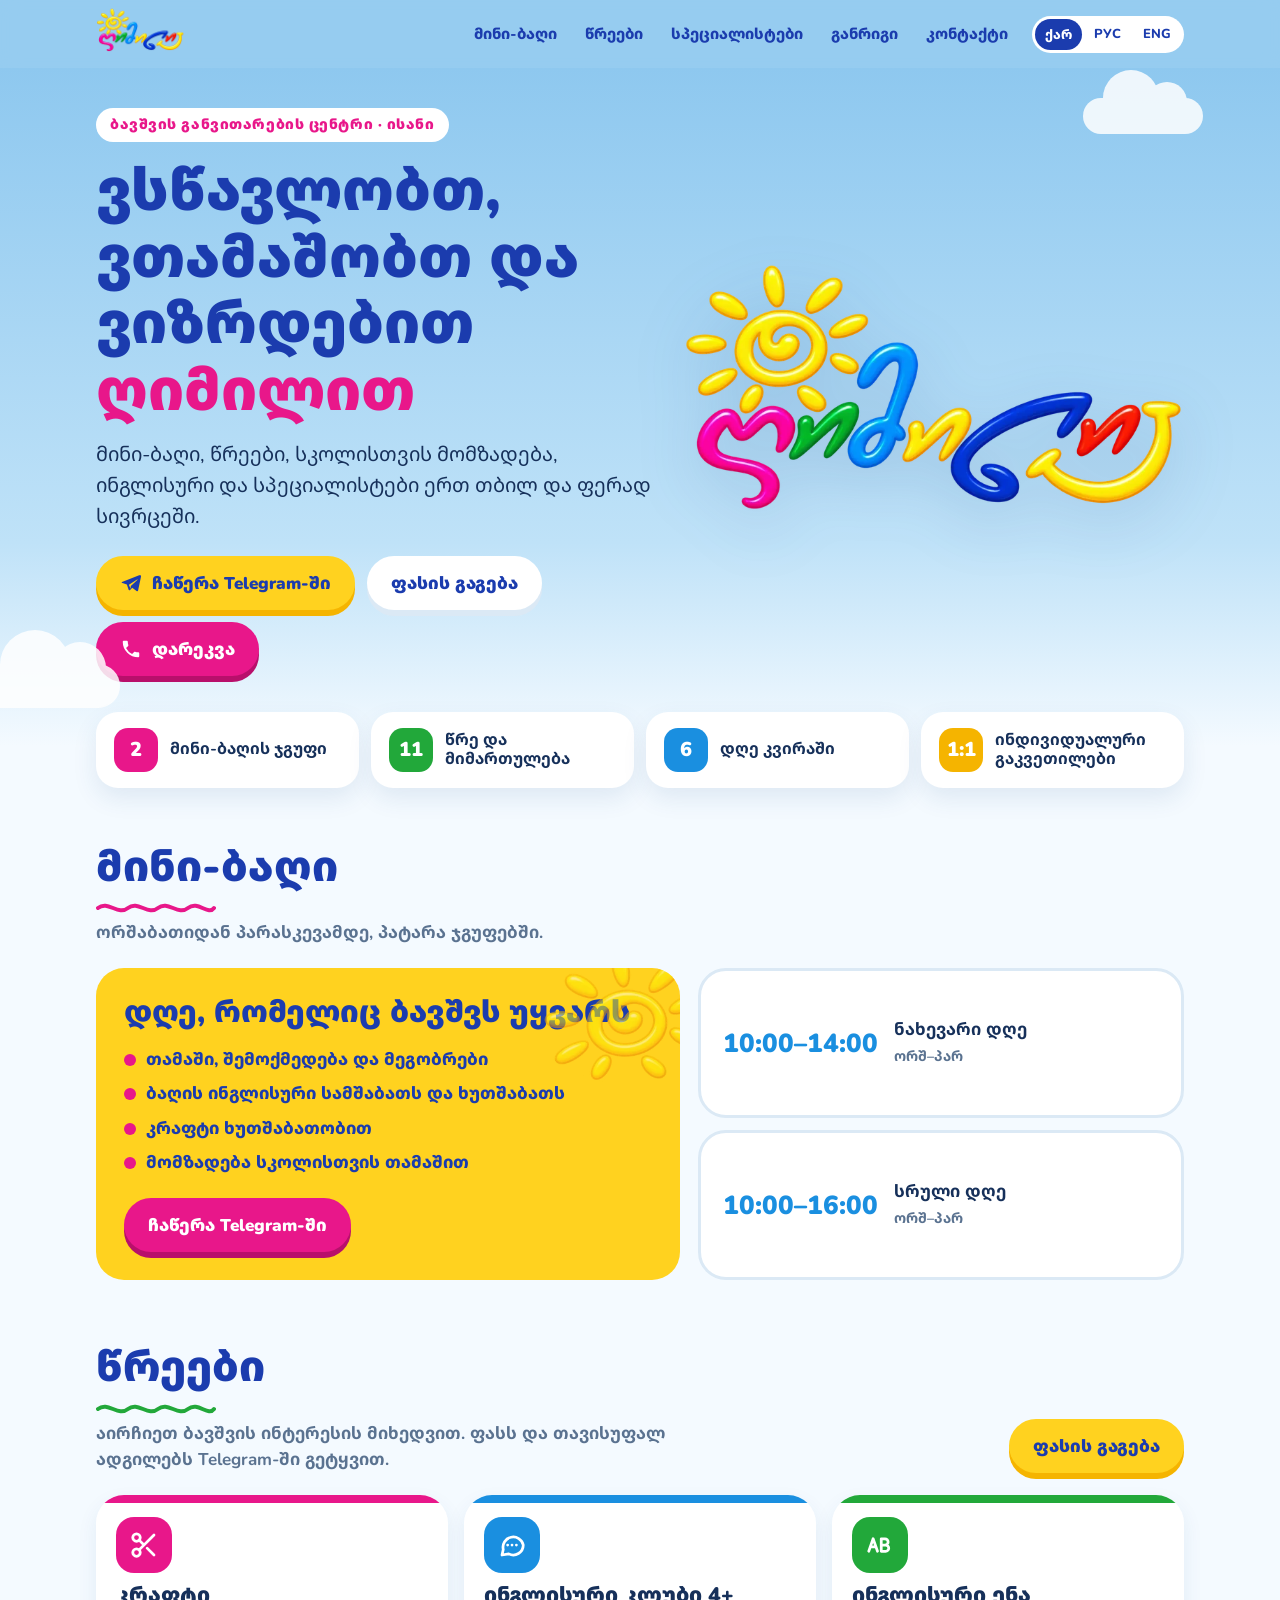
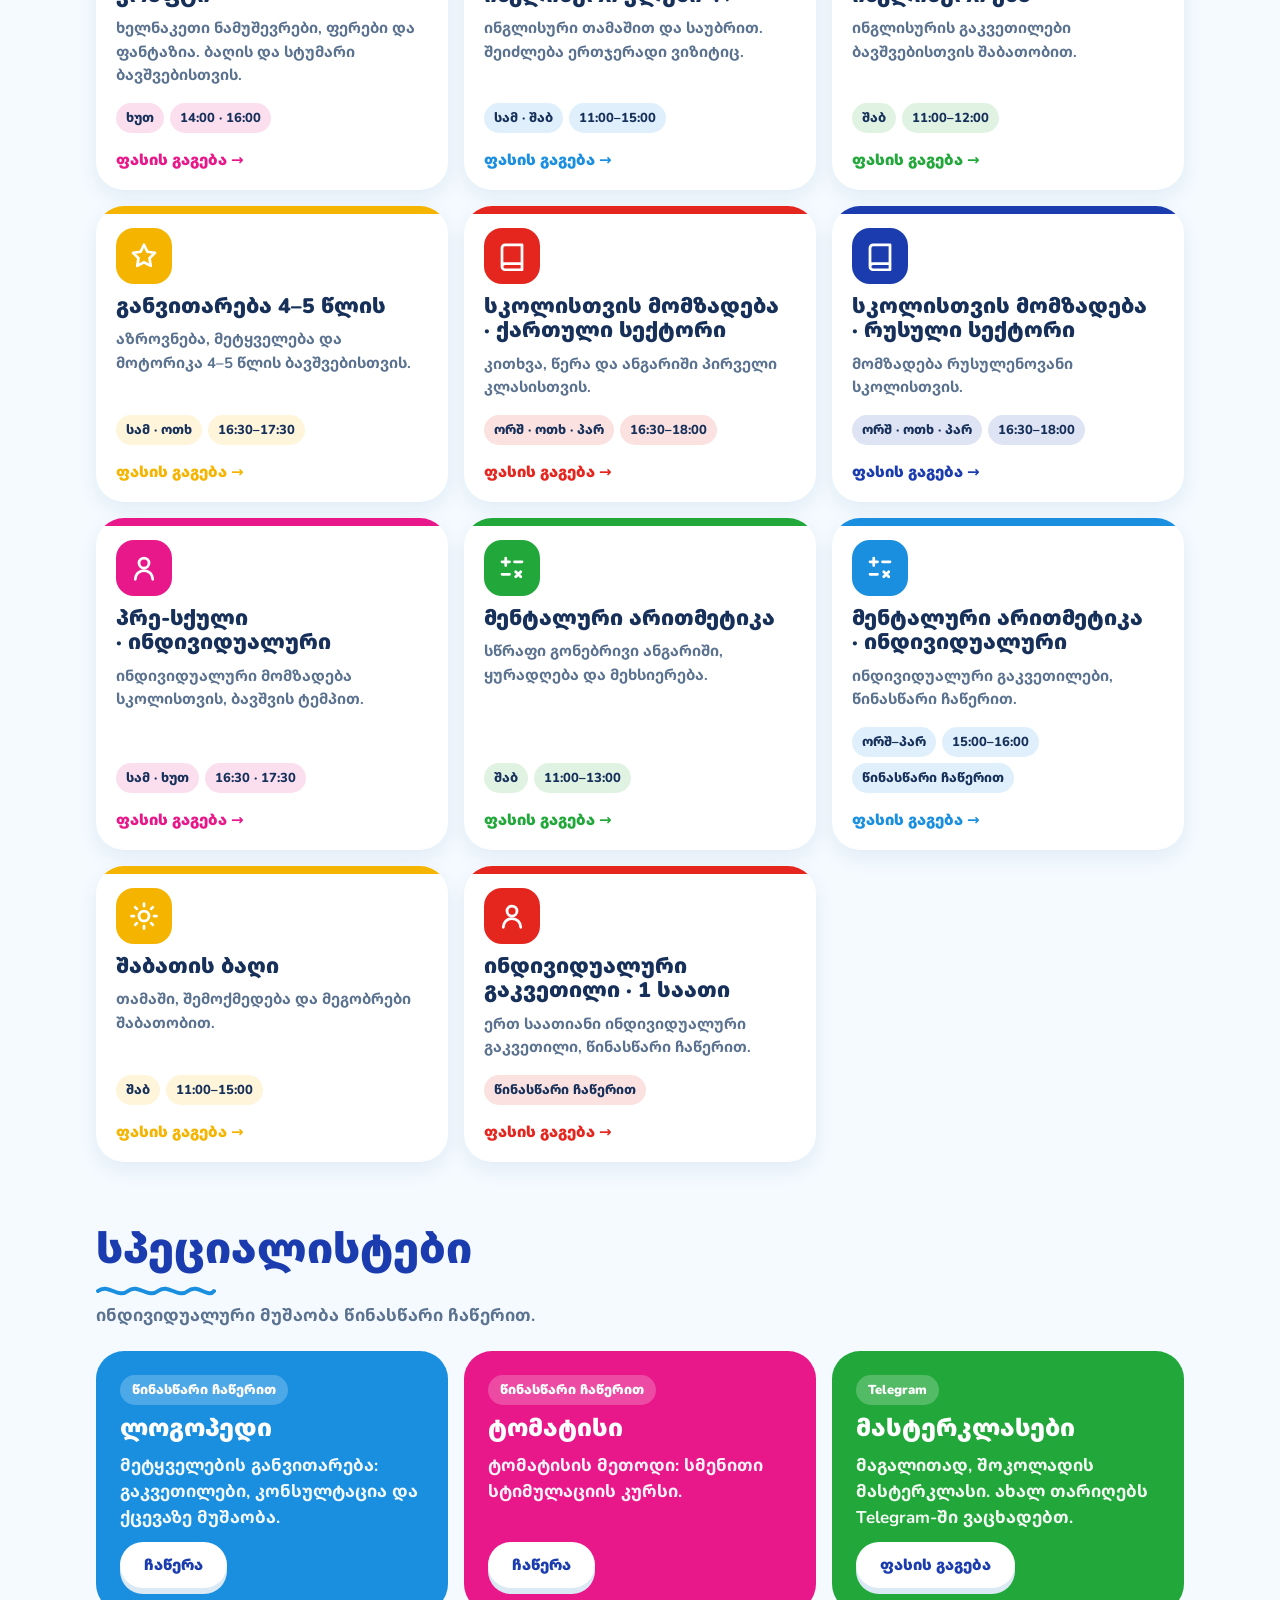
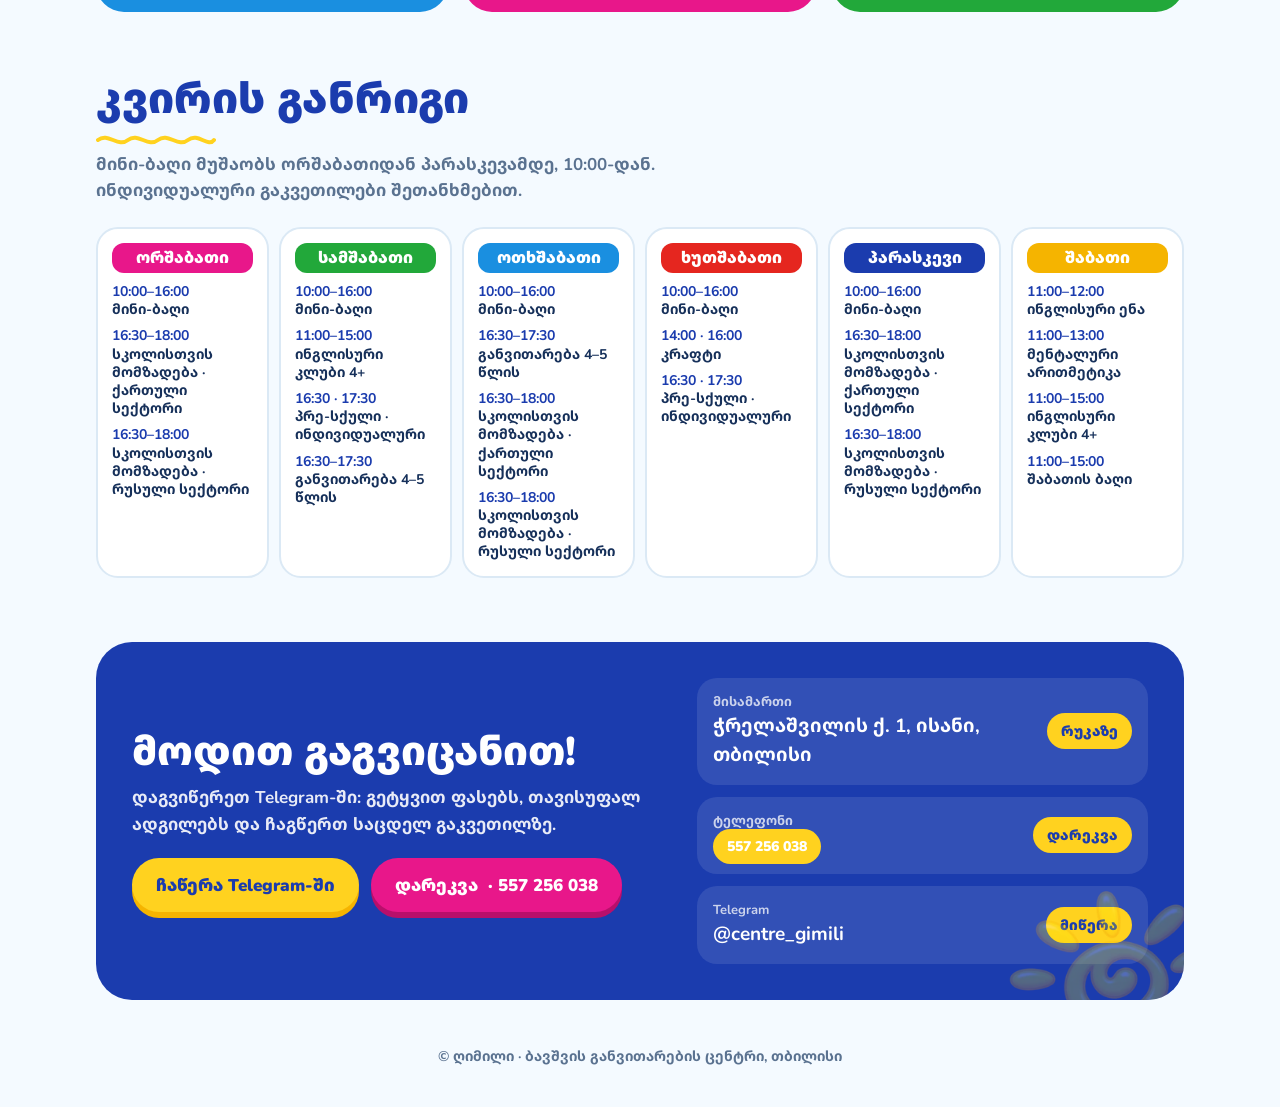
==== site/index.html @ 614030b2 "Add Gimili website at /site: mini kindergarten, clubs, specialists, schedule, Telegram sign-up, tap-" ====
<!doctype html>
<html lang="ka">
<head>
<meta charset="utf-8">
<meta name="viewport" content="width=device-width,initial-scale=1,viewport-fit=cover">
<meta name="theme-color" content="#8ec8ef">
<link rel="icon" href="./assets/icon.png">
<meta property="og:title" content="ღიმილი · ბავშვის განვითარების ცენტრი">
<meta property="og:image" content="./assets/logo.webp">
<title>ღიმილი · Gimili</title>
<meta name="author" content="Irakli Kvirkvelia · Homes in Georgia">
<meta name="description" content="ღიმილი — ბავშვის განვითარების ცენტრი ისანში: მინი-ბაღი, წრეები, სკოლისთვის მომზადება, ინგლისური, ლოგოპედი, ტომატისი.">
<!-- Made with Claude (Anthropic) · © Homes in Georgia · Created by Irakli Kvirkvelia -->
<link rel="preconnect" href="https://fonts.googleapis.com">
<link rel="preconnect" href="https://fonts.gstatic.com" crossorigin>
<link rel="stylesheet" href="https://fonts.googleapis.com/css2?family=Nunito:wght@600;800;900&family=Noto+Sans+Georgian:wght@500;700;900&display=swap">
<style>
  /* Layout: sky-blue band with the logo's sun, then white "toy-box" cards in the logo's six colours; one bold colour per card. */
  :root{
    --sky:#8ec8ef; --sky-deep:#4aa7e6; --cloud:#ffffff; --paper:#f4faff;
    --navy:#1b3cae; --ink:#16305a; --muted:#5a7290;
    --sun:#ffd21f; --sun-deep:#f5b400; --pink:#e8178a; --green:#22a83a; --blue:#1a8fe0; --red:#e5261f;
    --line:#dbe9f5;
    --display:"Nunito","Noto Sans Georgian",system-ui,sans-serif;
    --body:"Nunito","Noto Sans Georgian",system-ui,sans-serif;
    --r:28px;
    color-scheme:light;
  }
  *{box-sizing:border-box}
  html{scroll-behavior:smooth}
  body{background:var(--paper);color:var(--ink);font-family:var(--body);font-size:17px;line-height:1.55;overflow-x:hidden}
  @supports(overflow:clip){body{overflow-x:clip}}
  body::before{content:"";position:fixed;inset:0 0 auto;height:env(safe-area-inset-top,0px);z-index:10;background:var(--sky)}
  a{color:inherit}
  .wrap{width:min(100%,1120px);margin:0 auto;padding-left:max(16px,env(safe-area-inset-left,0px));padding-right:max(16px,env(safe-area-inset-right,0px))}
  h1,h2,h3{font-family:var(--display);line-height:1.15;text-wrap:balance;margin:0}
  :focus-visible{outline:3px solid var(--navy);outline-offset:3px;border-radius:10px}

  /* header */
  .top{position:sticky;top:env(safe-area-inset-top,0px);z-index:20;background:rgba(142,200,239,.92);backdrop-filter:blur(10px)}
  .top .wrap{display:flex;align-items:center;gap:12px;padding-block:8px}
  .top img{height:44px;width:auto}
  .nav{display:flex;gap:4px;margin-left:auto;flex-wrap:wrap}
  .nav a{text-decoration:none;font-weight:800;color:var(--navy);padding:8px 12px;border-radius:999px;font-size:15px}
  .nav a:hover{background:rgba(255,255,255,.6)}
  .lang{display:flex;background:#fff;border-radius:999px;padding:3px;gap:2px;flex:none}
  .lang button{border:0;background:transparent;font:800 13px var(--body);color:var(--navy);padding:6px 10px;border-radius:999px;cursor:pointer}
  .lang button[aria-pressed="true"]{background:var(--navy);color:#fff}
  @media(max-width:820px){.nav{display:none}.lang{margin-left:auto}}

  /* hero */
  .hero{background:linear-gradient(180deg,var(--sky) 0%,#bfe2f8 70%,var(--paper) 100%);position:relative;overflow:hidden}
  .hero .wrap{display:grid;grid-template-columns:minmax(0,1.05fr) minmax(0,.95fr);gap:28px;align-items:center;padding-block:40px 70px}
  .hero-logo{width:100%;max-width:520px;height:auto;filter:drop-shadow(0 18px 30px rgba(20,70,140,.18));animation:bob 5s ease-in-out infinite}
  .eyebrow{display:inline-block;background:#fff;color:var(--pink);font-weight:900;font-size:14px;letter-spacing:.04em;padding:6px 14px;border-radius:999px}
  .hero h1{font-size:clamp(32px,5.2vw,58px);font-weight:900;color:var(--navy);margin:16px 0 14px}
  .hero h1 em{font-style:normal;color:var(--pink)}
  .hero p.lead{font-size:clamp(17px,2vw,20px);color:var(--ink);max-width:34em;margin:0 0 24px}
  .ctas{display:flex;flex-wrap:wrap;gap:12px}
  .btn{display:inline-flex;align-items:center;justify-content:center;gap:10px;min-height:54px;padding:0 24px;border-radius:999px;font:900 17px var(--body);text-decoration:none;cursor:pointer;border:0;transition:transform .15s ease,box-shadow .15s ease}
  .btn:hover{transform:translateY(-2px)}
  .btn-sun{background:var(--sun);color:var(--navy);box-shadow:0 6px 0 var(--sun-deep)}
  .btn-pink{background:var(--pink);color:#fff;box-shadow:0 6px 0 #b80f6b}
  .btn-white{background:#fff;color:var(--navy);box-shadow:0 6px 0 var(--line)}
  .btn svg{width:22px;height:22px;flex:none}
  .cloud{position:absolute;background:#fff;border-radius:999px;opacity:.85}
  .cloud::before,.cloud::after{content:"";position:absolute;background:#fff;border-radius:50%}
  .c1{width:150px;height:44px;left:-30px;bottom:38px}.c1::before{width:70px;height:70px;left:30px;top:-34px}.c1::after{width:52px;height:52px;left:84px;top:-22px}
  .c2{width:120px;height:36px;right:6%;top:30px}.c2::before{width:56px;height:56px;left:20px;top:-28px}.c2::after{width:40px;height:40px;left:64px;top:-16px}
  @media(max-width:820px){.hero .wrap{grid-template-columns:minmax(0,1fr);padding-block:20px 56px;text-align:center}.hero-art{order:-1}.hero-logo{max-width:340px;margin:0 auto;display:block}.ctas{justify-content:center}.hero p.lead{margin-inline:auto}}

  /* quick facts */
  .facts{display:grid;grid-template-columns:repeat(4,minmax(0,1fr));gap:12px;margin-top:-34px;position:relative;z-index:2}
  .fact{background:#fff;border-radius:22px;padding:16px 18px;box-shadow:0 10px 24px rgba(26,80,140,.1);display:flex;gap:12px;align-items:center;min-width:0}
  .fact i{width:44px;height:44px;border-radius:14px;flex:none;display:grid;place-items:center;color:#fff;font-style:normal;font-weight:900;font-size:20px}
  .fact>div{min-width:0}.fact b{display:block;font-size:16px;line-height:1.2}
  @media(max-width:560px){.fact{flex-direction:column;align-items:flex-start;gap:8px;padding:14px}.fact b{font-size:15px}.garden-card .sunimg{width:120px;opacity:.35}}.fact small{color:var(--muted);font-weight:700;font-size:13px}
  @media(max-width:820px){.facts{grid-template-columns:repeat(2,minmax(0,1fr))}}

  section{padding-block:56px 8px}
  .sec-head{display:flex;align-items:flex-end;justify-content:space-between;gap:16px;flex-wrap:wrap;margin-bottom:22px}
  .sec-head h2{font-size:clamp(28px,4vw,42px);font-weight:900;color:var(--navy)}
  .sec-head p{margin:6px 0 0;color:var(--muted);font-weight:700;max-width:38em}
  .squiggle{display:block;width:120px;height:14px;margin-top:8px}

  /* garden */
  .garden{display:grid;grid-template-columns:minmax(0,1.2fr) minmax(0,1fr);gap:18px}
  .garden-card{background:var(--sun);border-radius:var(--r);padding:28px;position:relative;overflow:hidden;color:var(--navy)}
  .garden-card h3{font-size:30px;font-weight:900}
  .garden-card ul{list-style:none;padding:0;margin:16px 0 22px;display:grid;gap:8px;font-weight:800}
  .garden-card li{display:flex;gap:10px;align-items:flex-start}
  .garden-card li::before{content:"";width:12px;height:12px;border-radius:50%;background:var(--pink);margin-top:7px;flex:none}
  .garden-card .sunimg{position:absolute;right:-30px;top:-20px;width:170px;opacity:.55;animation:spin 40s linear infinite}
  .slots{display:grid;gap:12px}
  .slot{background:#fff;border-radius:var(--r);padding:22px;border:3px solid var(--line);display:flex;gap:16px;align-items:center}
  .slot .time{font:900 26px var(--display);color:var(--blue);white-space:nowrap}
  .slot b{display:block}.slot small{color:var(--muted);font-weight:700}
  @media(max-width:820px){.garden{grid-template-columns:minmax(0,1fr)}}

  /* clubs */
  .clubs{display:grid;grid-template-columns:repeat(3,minmax(0,1fr));gap:16px}
  .club{background:#fff;border-radius:var(--r);padding:22px 20px 20px;display:flex;flex-direction:column;gap:10px;min-width:0;box-shadow:0 8px 20px rgba(26,80,140,.08);position:relative;overflow:hidden}
  .club::before{content:"";position:absolute;inset:0 0 auto;height:8px;background:var(--c)}
  .club .ico{width:56px;height:56px;border-radius:18px;background:var(--c);display:grid;place-items:center;color:#fff}
  .club .ico svg{width:30px;height:30px}
  .club h3{font-size:21px;font-weight:900;color:var(--ink)}
  .club p{margin:0;color:var(--muted);font-weight:700;font-size:15px}
  .when{display:flex;flex-wrap:wrap;gap:6px;margin-top:auto;padding-top:6px}
  .chip{background:color-mix(in srgb,var(--c) 14%,#fff);color:var(--ink);font-weight:800;font-size:13px;padding:5px 10px;border-radius:999px}
  .club .ask{margin-top:6px;align-self:flex-start;font:900 15px var(--body);color:var(--c);text-decoration:none;display:inline-flex;gap:6px;align-items:center}
  .club .ask:hover{text-decoration:underline}
  @media(max-width:980px){.clubs{grid-template-columns:repeat(2,minmax(0,1fr))}}
  @media(max-width:600px){.clubs{grid-template-columns:minmax(0,1fr)}}

  /* specialists + master classes */
  .duo{display:grid;grid-template-columns:repeat(3,minmax(0,1fr));gap:16px}
  .spec{border-radius:var(--r);padding:24px;color:#fff;display:flex;flex-direction:column;gap:10px;min-width:0}
  .spec h3{font-size:24px;font-weight:900}
  .spec p{margin:0;font-weight:700;opacity:.95}
  .spec .tag{align-self:flex-start;background:rgba(255,255,255,.22);font-weight:900;font-size:13px;padding:5px 12px;border-radius:999px}
  .spec .btn{margin-top:auto;align-self:flex-start;min-height:46px;font-size:15px}
  @media(max-width:900px){.duo{grid-template-columns:minmax(0,1fr)}}

  /* schedule */
  .week{display:grid;grid-template-columns:repeat(6,minmax(0,1fr));gap:10px}
  .day{background:#fff;border-radius:22px;padding:14px;min-width:0;border:2px solid var(--line)}
  .day h3{font-size:16px;font-weight:900;color:#fff;background:var(--c);border-radius:12px;padding:6px 10px;margin-bottom:10px;text-align:center}
  .day ul{list-style:none;margin:0;padding:0;display:grid;gap:8px}
  .day li{font-size:14px;line-height:1.3;font-weight:700}
  .day li b{display:block;color:var(--navy);font-variant-numeric:tabular-nums}
  @media(max-width:1000px){.week{grid-template-columns:repeat(3,minmax(0,1fr))}}
  @media(max-width:600px){.week{grid-template-columns:minmax(0,1fr)}}

  /* contact */
  .contact{background:var(--navy);color:#fff;border-radius:36px;padding:36px;display:grid;grid-template-columns:minmax(0,1.2fr) minmax(0,1fr);gap:24px;align-items:center;position:relative;overflow:hidden;margin-bottom:28px}
  .contact h2{font-size:clamp(28px,4vw,40px);font-weight:900}
  .contact p{margin:10px 0 0;font-weight:700;opacity:.9}
  .contact .rows{display:grid;gap:12px}
  .crow{background:rgba(255,255,255,.1);border-radius:20px;padding:14px 16px;display:flex;align-items:center;gap:12px;justify-content:space-between;flex-wrap:wrap}
  .crow small{display:block;opacity:.75;font-weight:700;font-size:13px}
  .crow>div{min-width:0;flex:1 1 180px}.crow b{font-size:19px;user-select:all;overflow-wrap:anywhere}
  .crow a,.crow button{color:var(--navy);background:var(--sun);border:0;border-radius:999px;padding:8px 14px;font:900 14px var(--body);text-decoration:none;cursor:pointer}
  .contact .sunimg{position:absolute;right:-40px;bottom:-60px;width:220px;opacity:.25;animation:spin 50s linear infinite}
  @media(max-width:820px){.contact{grid-template-columns:minmax(0,1fr);padding:26px 20px}}
  footer{padding-block:10px 40px;color:var(--muted);font-weight:700;font-size:14px;text-align:center}

  @keyframes bob{50%{transform:translateY(-8px) rotate(-1deg)}}
  @keyframes spin{to{transform:rotate(360deg)}}
  @media(prefers-reduced-motion:reduce){*{animation:none!important;transition:none!important}html{scroll-behavior:auto}}
</style>
<style>:root{padding-top:env(safe-area-inset-top);padding-bottom:env(safe-area-inset-bottom)}body{margin:0}img{max-width:100%}</style>
</head>
<body>


<header class="top">
  <div class="wrap">
    <a href="#home" aria-label="ღიმილი"><img src="./assets/logo.webp" alt="ღიმილი"></a>
    <nav class="nav" aria-label="menu">
      <a href="#garden" data-t="navGarden"></a><a href="#clubs" data-t="navClubs"></a><a href="#specialists" data-t="navSpec"></a><a href="#schedule" data-t="navSchedule"></a><a href="#contact" data-t="navContact"></a>
    </nav>
    <div class="lang" role="group" aria-label="Language">
      <button type="button" id="lang-ka" data-lang="ka">ქარ</button><button type="button" id="lang-ru" data-lang="ru">РУС</button><button type="button" id="lang-en" data-lang="en">ENG</button>
    </div>
  </div>
</header>

<main id="home">
  <div class="hero">
    <span class="cloud c1"></span><span class="cloud c2"></span>
    <div class="wrap">
      <div>
        <span class="eyebrow" data-t="eyebrow"></span>
        <h1 data-t="heroTitle"></h1>
        <p class="lead" data-t="heroLead"></p>
        <div class="ctas">
          <a class="btn btn-sun tg" href="https://t.me/centre_gimili" target="_blank" rel="noopener"><svg viewBox="0 0 24 24" fill="currentColor" aria-hidden="true"><path d="M21.6 3.3 2.9 10.5c-1.3.5-1.3 1.2-.2 1.6l4.8 1.5 1.8 5.6c.2.6.4.8.8.8.4 0 .6-.2.9-.5l2.3-2.2 4.8 3.5c.9.5 1.5.2 1.7-.8l3.1-14.7c.3-1.3-.5-1.9-1.3-1.5zM9.7 14l9-5.7c.4-.3.8-.1.5.2l-7.4 6.7-.3 3.1L9.7 14z"/></svg><span data-t="ctaSignup"></span></a>
          <a class="btn btn-white tg" href="https://t.me/centre_gimili" target="_blank" rel="noopener"><span data-t="ctaPrice"></span></a>
          <a class="btn btn-pink" href="tel:+995557256038"><svg viewBox="0 0 24 24" fill="currentColor" aria-hidden="true"><path d="M6.6 10.8a15.2 15.2 0 0 0 6.6 6.6l2.2-2.2c.3-.3.7-.4 1-.2 1.1.4 2.3.6 3.6.6.6 0 1 .4 1 1V20c0 .6-.4 1-1 1A17 17 0 0 1 3 4c0-.6.4-1 1-1h3.5c.6 0 1 .4 1 1 0 1.3.2 2.5.6 3.6.1.3 0 .7-.2 1z"/></svg><span data-t="call"></span></a>
        </div>
      </div>
      <div class="hero-art"><img class="hero-logo" src="./assets/logo.webp" alt="ღიმილი — ბავშვის განვითარების ცენტრი"></div>
    </div>
  </div>

  <div class="wrap">
    <div class="facts" id="facts"></div>

    <section id="garden">
      <div class="sec-head"><div><h2 data-t="gardenTitle"></h2><svg class="squiggle" viewBox="0 0 120 14" aria-hidden="true"><path d="M2 8c10-8 20 8 30 0s20 8 30 0 20 8 30 0 20 8 26 0" fill="none" stroke="#e8178a" stroke-width="4" stroke-linecap="round"/></svg><p data-t="gardenLead"></p></div></div>
      <div class="garden">
        <div class="garden-card">
          <img class="sunimg" src="./assets/sun.webp" alt="">
          <h3 data-t="gardenCardTitle"></h3>
          <ul id="gardenList"></ul>
          <a class="btn btn-pink tg" href="https://t.me/centre_gimili" target="_blank" rel="noopener"><span data-t="ctaSignup"></span></a>
        </div>
        <div class="slots" id="slots"></div>
      </div>
    </section>

    <section id="clubs">
      <div class="sec-head"><div><h2 data-t="clubsTitle"></h2><svg class="squiggle" viewBox="0 0 120 14" aria-hidden="true"><path d="M2 8c10-8 20 8 30 0s20 8 30 0 20 8 30 0 20 8 26 0" fill="none" stroke="#22a83a" stroke-width="4" stroke-linecap="round"/></svg><p data-t="clubsLead"></p></div><a class="btn btn-sun tg" href="https://t.me/centre_gimili" target="_blank" rel="noopener"><span data-t="ctaPrice"></span></a></div>
      <div class="clubs" id="clubList"></div>
    </section>

    <section id="specialists">
      <div class="sec-head"><div><h2 data-t="specTitle"></h2><svg class="squiggle" viewBox="0 0 120 14" aria-hidden="true"><path d="M2 8c10-8 20 8 30 0s20 8 30 0 20 8 30 0 20 8 26 0" fill="none" stroke="#1a8fe0" stroke-width="4" stroke-linecap="round"/></svg><p data-t="specLead"></p></div></div>
      <div class="duo" id="specList"></div>
    </section>

    <section id="schedule">
      <div class="sec-head"><div><h2 data-t="schedTitle"></h2><svg class="squiggle" viewBox="0 0 120 14" aria-hidden="true"><path d="M2 8c10-8 20 8 30 0s20 8 30 0 20 8 30 0 20 8 26 0" fill="none" stroke="#ffd21f" stroke-width="4" stroke-linecap="round"/></svg><p data-t="schedLead"></p></div></div>
      <div class="week" id="week"></div>
    </section>

    <section id="contact">
      <div class="contact">
        <img class="sunimg" src="./assets/sun.webp" alt="">
        <div>
          <h2 data-t="contactTitle"></h2>
          <p data-t="contactLead"></p>
          <div class="ctas" style="margin-top:20px"><a class="btn btn-sun tg" href="https://t.me/centre_gimili" target="_blank" rel="noopener"><span data-t="ctaSignup"></span></a><a class="btn btn-pink" href="tel:+995557256038"><span data-t="call"></span> · 557 256 038</a></div>
        </div>
        <div class="rows">
          <div class="crow"><div><small data-t="lblAddress"></small><b data-t="address"></b></div><a href="https://www.google.com/maps/search/?api=1&amp;query=Chrelashvili+1+Tbilisi" target="_blank" rel="noopener" data-t="map"></a></div>
          <div class="crow"><div><small data-t="lblPhone"></small><b><a id="phone" href="tel:+995557256038" style="text-decoration:none;color:#fff">557 256 038</a></b></div><a href="tel:+995557256038" data-t="call"></a></div>
          <div class="crow"><div><small>Telegram</small><b>@centre_gimili</b></div><a class="tg" href="https://t.me/centre_gimili" target="_blank" rel="noopener" data-t="write"></a></div>
        </div>
      </div>
    </section>
  </div>
</main>
<footer><div class="wrap" data-t="footer"></div></footer>

<script>
const TG = "https://t.me/centre_gimili";
const C = { pink:"#e8178a", green:"#22a83a", blue:"#1a8fe0", navy:"#1b3cae", red:"#e5261f", sun:"#f5b400" };
const ICON = {
  craft:'<svg viewBox="0 0 24 24" fill="none" stroke="currentColor" stroke-width="2.2" stroke-linecap="round" stroke-linejoin="round"><circle cx="6" cy="6" r="3"/><circle cx="6" cy="18" r="3"/><path d="M20 4 8.1 15.9M14.5 14.5 20 20M8.1 8.1 12 12"/></svg>',
  talk:'<svg viewBox="0 0 24 24" fill="none" stroke="currentColor" stroke-width="2.2" stroke-linecap="round" stroke-linejoin="round"><path d="M21 12a8 8 0 0 1-11.6 7.1L4 20l1-4.4A8 8 0 1 1 21 12z"/><path d="M8.5 12h.01M12 12h.01M15.5 12h.01"/></svg>',
  abc:'<svg viewBox="0 0 24 24" fill="none" stroke="currentColor" stroke-width="2.2" stroke-linecap="round" stroke-linejoin="round"><path d="M3 17 6.5 7 10 17M4.3 13.5h4.4M13 7v10h3.5a2.5 2.5 0 0 0 0-5H13h3a2.5 2.5 0 0 0 0-5H13"/></svg>',
  star:'<svg viewBox="0 0 24 24" fill="none" stroke="currentColor" stroke-width="2.2" stroke-linejoin="round"><path d="m12 3 2.7 5.6 6.1.9-4.4 4.3 1 6.1L12 17l-5.4 2.9 1-6.1-4.4-4.3 6.1-.9z"/></svg>',
  book:'<svg viewBox="0 0 24 24" fill="none" stroke="currentColor" stroke-width="2.2" stroke-linecap="round" stroke-linejoin="round"><path d="M4 5.5A2.5 2.5 0 0 1 6.5 3H20v15H6.5A2.5 2.5 0 0 0 4 20.5zM4 20.5A2.5 2.5 0 0 0 6.5 23H20v-5"/></svg>',
  math:'<svg viewBox="0 0 24 24" fill="none" stroke="currentColor" stroke-width="2.2" stroke-linecap="round"><path d="M7 4v6M4 7h6M14 7h6M15 15l4 4M19 15l-4 4M4 17h6"/></svg>',
  sun:'<svg viewBox="0 0 24 24" fill="none" stroke="currentColor" stroke-width="2.2" stroke-linecap="round"><circle cx="12" cy="12" r="4"/><path d="M12 2v2M12 20v2M2 12h2M20 12h2M4.9 4.9l1.4 1.4M17.7 17.7l1.4 1.4M4.9 19.1l1.4-1.4M17.7 6.3l1.4-1.4"/></svg>',
  one:'<svg viewBox="0 0 24 24" fill="none" stroke="currentColor" stroke-width="2.2" stroke-linecap="round" stroke-linejoin="round"><circle cx="12" cy="8" r="4"/><path d="M5 21a7 7 0 0 1 14 0"/></svg>'
};
const DAYS = {
  ka:["ორშაბათი","სამშაბათი","ოთხშაბათი","ხუთშაბათი","პარასკევი","შაბათი"],
  ru:["Понедельник","Вторник","Среда","Четверг","Пятница","Суббота"],
  en:["Monday","Tuesday","Wednesday","Thursday","Friday","Saturday"]
};
const SHORT = { ka:["ორშ","სამ","ოთხ","ხუთ","პარ","შაბ"], ru:["Пн","Вт","Ср","Чт","Пт","Сб"], en:["Mon","Tue","Wed","Thu","Fri","Sat"] };
// days: 1=Mon … 6=Sat
const CLUBS = [
  { icon:"craft", c:C.pink, days:[4], time:"14:00 · 16:00",
    name:{ka:"კრაფტი",ru:"Крафт",en:"Craft"},
    text:{ka:"ხელნაკეთი ნამუშევრები, ფერები და ფანტაზია. ბაღის და სტუმარი ბავშვებისთვის.",ru:"Поделки, краски и фантазия. Для детей садика и гостей.",en:"Handmade crafts, colours and imagination. For garden kids and visitors."} },
  { icon:"talk", c:C.blue, days:[2,6], time:"11:00–15:00",
    name:{ka:"ინგლისური კლუბი 4+",ru:"Английский клуб 4+",en:"English club 4+"},
    text:{ka:"ინგლისური თამაშით და საუბრით. შეიძლება ერთჯერადი ვიზიტიც.",ru:"Английский через игру и общение. Можно прийти разово.",en:"English through play and conversation. Single visits welcome."} },
  { icon:"abc", c:C.green, days:[6], time:"11:00–12:00",
    name:{ka:"ინგლისური ენა",ru:"Английский язык",en:"English lessons"},
    text:{ka:"ინგლისურის გაკვეთილები ბავშვებისთვის შაბათობით.",ru:"Уроки английского для детей по субботам.",en:"English lessons for children on Saturdays."} },
  { icon:"star", c:C.sun, days:[2,3], time:"16:30–17:30",
    name:{ka:"განვითარება 4–5 წლის",ru:"Развитие 4–5 лет",en:"Development, age 4–5"},
    text:{ka:"აზროვნება, მეტყველება და მოტორიკა 4–5 წლის ბავშვებისთვის.",ru:"Мышление, речь и моторика для детей 4–5 лет.",en:"Thinking, speech and motor skills for 4–5 year olds."} },
  { icon:"book", c:C.red, days:[1,3,5], time:"16:30–18:00",
    name:{ka:"სკოლისთვის მომზადება · ქართული სექტორი",ru:"Подготовка к школе · грузинский сектор",en:"School prep · Georgian sector"},
    text:{ka:"კითხვა, წერა და ანგარიში პირველი კლასისთვის.",ru:"Чтение, письмо и счёт к первому классу.",en:"Reading, writing and counting for first grade."} },
  { icon:"book", c:C.navy, days:[1,3,5], time:"16:30–18:00",
    name:{ka:"სკოლისთვის მომზადება · რუსული სექტორი",ru:"Подготовка к школе · русский сектор",en:"School prep · Russian sector"},
    text:{ka:"მომზადება რუსულენოვანი სკოლისთვის.",ru:"Подготовка к школе с обучением на русском.",en:"Preparation for Russian-language school."} },
  { icon:"one", c:C.pink, days:[2,4], time:"16:30 · 17:30",
    name:{ka:"პრე-სქული · ინდივიდუალური",ru:"Pre-school · индивидуально",en:"Pre-school · one to one"},
    text:{ka:"ინდივიდუალური მომზადება სკოლისთვის, ბავშვის ტემპით.",ru:"Индивидуальная подготовка к школе в темпе ребёнка.",en:"One-to-one school preparation at the child's pace."} },
  { icon:"math", c:C.green, days:[6], time:"11:00–13:00",
    name:{ka:"მენტალური არითმეტიკა",ru:"Ментальная арифметика",en:"Mental arithmetic"},
    text:{ka:"სწრაფი გონებრივი ანგარიში, ყურადღება და მეხსიერება.",ru:"Быстрый счёт в уме, внимание и память.",en:"Fast mental counting, focus and memory."} },
  { icon:"math", c:C.blue, days:[1,2,3,4,5], time:"15:00–16:00", appt:true,
    name:{ka:"მენტალური არითმეტიკა · ინდივიდუალური",ru:"Ментальная арифметика · индивидуально",en:"Mental arithmetic · one to one"},
    text:{ka:"ინდივიდუალური გაკვეთილები, წინასწარი ჩაწერით.",ru:"Индивидуальные занятия по записи.",en:"Individual lessons by appointment."} },
  { icon:"sun", c:C.sun, days:[6], time:"11:00–15:00",
    name:{ka:"შაბათის ბაღი",ru:"Субботний садик",en:"Saturday garden"},
    text:{ka:"თამაში, შემოქმედება და მეგობრები შაბათობით.",ru:"Игры, творчество и друзья по субботам.",en:"Play, creativity and friends on Saturdays."} },
  { icon:"one", c:C.red, days:[], appt:true,
    name:{ka:"ინდივიდუალური გაკვეთილი · 1 საათი",ru:"Индивидуальное занятие · 1 час",en:"Private lesson · 1 hour"},
    text:{ka:"ერთ საათიანი ინდივიდუალური გაკვეთილი, წინასწარი ჩაწერით.",ru:"Индивидуальное занятие на час, по записи.",en:"A one-hour private lesson, by appointment."} }
];
const GARDEN_SLOTS = [
  { time:"10:00–14:00", days:[1,2,3,4,5], label:{ka:"ნახევარი დღე",ru:"Полдня",en:"Half day"} },
  { time:"10:00–16:00", days:[1,2,3,4,5], label:{ka:"სრული დღე",ru:"Полный день",en:"Full day"} }
];
const SPECS = [
  { c:C.blue, name:{ka:"ლოგოპედი",ru:"Логопед",en:"Speech therapist"},
    text:{ka:"მეტყველების განვითარება: გაკვეთილები, კონსულტაცია და ქცევაზე მუშაობა.",ru:"Развитие речи: занятия, консультации и работа с поведением.",en:"Speech development: lessons, consultations and behaviour support."} },
  { c:C.pink, name:{ka:"ტომატისი",ru:"Томатис",en:"Tomatis"},
    text:{ka:"ტომატისის მეთოდი: სმენითი სტიმულაციის კურსი.",ru:"Метод Томатис: курс слуховой стимуляции.",en:"The Tomatis method: an auditory stimulation course."} },
  { c:C.green, mc:true, name:{ka:"მასტერკლასები",ru:"Мастер-классы",en:"Master classes"},
    text:{ka:"მაგალითად, შოკოლადის მასტერკლასი. ახალ თარიღებს Telegram-ში ვაცხადებთ.",ru:"Например, шоколадный мастер-класс. Новые даты объявляем в Telegram.",en:"For example, a chocolate master class. New dates are announced on Telegram."} }
];
const T = {
  ka:{ navGarden:"მინი-ბაღი", navClubs:"წრეები", navSpec:"სპეციალისტები", navSchedule:"განრიგი", navContact:"კონტაქტი",
    eyebrow:"ბავშვის განვითარების ცენტრი · ისანი",
    heroTitle:"ვსწავლობთ, ვთამაშობთ და ვიზრდებით <em>ღიმილით</em>",
    heroLead:"მინი-ბაღი, წრეები, სკოლისთვის მომზადება, ინგლისური და სპეციალისტები ერთ თბილ და ფერად სივრცეში.",
    ctaSignup:"ჩაწერა Telegram-ში", ctaPrice:"ფასის გაგება",
    facts:[["2","მინი-ბაღის ჯგუფი"],["11","წრე და მიმართულება"],["6","დღე კვირაში"],["1:1","ინდივიდუალური გაკვეთილები"]],
    gardenTitle:"მინი-ბაღი", gardenLead:"ორშაბათიდან პარასკევამდე, პატარა ჯგუფებში.", gardenCardTitle:"დღე, რომელიც ბავშვს უყვარს",
    gardenList:["თამაში, შემოქმედება და მეგობრები","ბაღის ინგლისური სამშაბათს და ხუთშაბათს","კრაფტი ხუთშაბათობით","მომზადება სკოლისთვის თამაშით"],
    clubsTitle:"წრეები", clubsLead:"აირჩიეთ ბავშვის ინტერესის მიხედვით. ფასს და თავისუფალ ადგილებს Telegram-ში გეტყვით.",
    ask:"ფასის გაგება →", appt:"წინასწარი ჩაწერით",
    specTitle:"სპეციალისტები", specLead:"ინდივიდუალური მუშაობა წინასწარი ჩაწერით.", specBtn:"ჩაწერა",
    schedTitle:"კვირის განრიგი", schedLead:"მინი-ბაღი მუშაობს ორშაბათიდან პარასკევამდე, 10:00-დან. ინდივიდუალური გაკვეთილები შეთანხმებით.",
    gardenShort:"მინი-ბაღი",
    contactTitle:"მოდით გაგვიცანით!", contactLead:"დაგვიწერეთ Telegram-ში: გეტყვით ფასებს, თავისუფალ ადგილებს და ჩაგწერთ საცდელ გაკვეთილზე.",
    lblAddress:"მისამართი", address:"ჭრელაშვილის ქ. 1, ისანი, თბილისი", map:"რუკაზე", lblPhone:"ტელეფონი", call:"დარეკვა", write:"მიწერა",
    footer:"© ღიმილი · ბავშვის განვითარების ცენტრი, თბილისი" },
  ru:{ navGarden:"Мини-садик", navClubs:"Кружки", navSpec:"Специалисты", navSchedule:"Расписание", navContact:"Контакты",
    eyebrow:"Детский развивающий центр · Исани",
    heroTitle:"Учимся, играем и растём <em>с улыбкой</em>",
    heroLead:"Мини-садик, кружки, подготовка к школе, английский и специалисты в одном тёплом и ярком месте.",
    ctaSignup:"Записаться в Telegram", ctaPrice:"Узнать цену",
    facts:[["2","группы мини-садика"],["11","кружков и направлений"],["6","дней в неделю"],["1:1","индивидуальные занятия"]],
    gardenTitle:"Мини-садик", gardenLead:"С понедельника по пятницу, в небольших группах.", gardenCardTitle:"День, который ребёнок любит",
    gardenList:["Игры, творчество и друзья","Английский в садике по вторникам и четвергам","Крафт по четвергам","Подготовка к школе через игру"],
    clubsTitle:"Кружки", clubsLead:"Выберите по интересам ребёнка. Цену и свободные места подскажем в Telegram.",
    ask:"Узнать цену →", appt:"По записи",
    specTitle:"Специалисты", specLead:"Индивидуальная работа по предварительной записи.", specBtn:"Записаться",
    schedTitle:"Расписание на неделю", schedLead:"Мини-садик работает с понедельника по пятницу с 10:00. Индивидуальные занятия по договорённости.",
    gardenShort:"Мини-садик",
    contactTitle:"Приходите знакомиться!", contactLead:"Напишите нам в Telegram: расскажем о ценах и свободных местах и запишем на пробное занятие.",
    lblAddress:"Адрес", address:"ул. Чрелашвили 1, Исани, Тбилиси", map:"На карте", lblPhone:"Телефон", call:"Позвонить", write:"Написать",
    footer:"© ღიმილი · детский развивающий центр, Тбилиси" },
  en:{ navGarden:"Mini garden", navClubs:"Clubs", navSpec:"Specialists", navSchedule:"Schedule", navContact:"Contact",
    eyebrow:"Children's development centre · Isani",
    heroTitle:"Learning, playing and growing <em>with a smile</em>",
    heroLead:"Mini kindergarten, clubs, school preparation, English and specialists in one warm, colourful place.",
    ctaSignup:"Sign up on Telegram", ctaPrice:"Ask the price",
    facts:[["2","mini-garden groups"],["11","clubs and activities"],["6","days a week"],["1:1","private lessons"]],
    gardenTitle:"Mini kindergarten", gardenLead:"Monday to Friday, in small groups.", gardenCardTitle:"A day children love",
    gardenList:["Play, creativity and friends","Garden English on Tuesdays and Thursdays","Craft on Thursdays","School readiness through play"],
    clubsTitle:"Clubs", clubsLead:"Choose by your child's interests. We'll share prices and free places on Telegram.",
    ask:"Ask the price →", appt:"By appointment",
    specTitle:"Specialists", specLead:"Individual sessions by appointment.", specBtn:"Book",
    schedTitle:"Weekly schedule", schedLead:"The mini garden is open Monday to Friday from 10:00. Private lessons by arrangement.",
    gardenShort:"Mini garden",
    contactTitle:"Come and meet us!", contactLead:"Message us on Telegram: we'll tell you about prices and free places and book a trial lesson.",
    lblAddress:"Address", address:"1 Chrelashvili St, Isani, Tbilisi", map:"Map", lblPhone:"Phone", call:"Call", write:"Message",
    footer:"© ღიმილი (Gimili) · children's development centre, Tbilisi" }
};
const esc = s => String(s).replace(/[&<>"]/g, ch => ({"&":"&amp;","<":"&lt;",">":"&gt;",'"':"&quot;"}[ch]));
const FACT_COLORS = [C.pink, C.green, C.blue, C.sun];
function render(lang) {
  const t = T[lang];
  document.documentElement.lang = lang;
  document.querySelectorAll("[data-t]").forEach(el => { const v = t[el.dataset.t]; if (typeof v === "string") el.innerHTML = el.dataset.t === "heroTitle" ? v : esc(v); });
  document.querySelectorAll(".lang button").forEach(b => b.setAttribute("aria-pressed", String(b.dataset.lang === lang)));
  document.getElementById("facts").innerHTML = t.facts.map(([n, l], i) => `<div class="fact"><i style="background:${FACT_COLORS[i]}">${esc(n)}</i><div><b>${esc(l)}</b></div></div>`).join("");
  document.getElementById("gardenList").innerHTML = t.gardenList.map(x => `<li>${esc(x)}</li>`).join("");
  const dayRange = days => days.length === 5 ? `${SHORT[lang][0]}–${SHORT[lang][4]}` : days.map(d => SHORT[lang][d - 1]).join(" · ");
  document.getElementById("slots").innerHTML = GARDEN_SLOTS.map((s, i) => `<div class="slot"><span class="time">${s.time}</span><div><b>${esc(s.label[lang])}</b><small>${esc(dayRange(s.days))}</small></div></div>`).join("");
  document.getElementById("clubList").innerHTML = CLUBS.map(k => `<article class="club" style="--c:${k.c}"><span class="ico">${ICON[k.icon]}</span><h3>${esc(k.name[lang])}</h3><p>${esc(k.text[lang])}</p><div class="when">${k.days.length ? `<span class="chip">${esc(dayRange(k.days))}</span>` : ""}${k.time ? `<span class="chip">${esc(k.time)}</span>` : ""}${k.appt ? `<span class="chip">${esc(t.appt)}</span>` : ""}</div><a class="ask" href="${TG}" target="_blank" rel="noopener">${esc(t.ask)}</a></article>`).join("");
  document.getElementById("specList").innerHTML = SPECS.map(s => `<article class="spec" style="background:${s.c}"><span class="tag">${esc(s.mc ? "Telegram" : t.appt)}</span><h3>${esc(s.name[lang])}</h3><p>${esc(s.text[lang])}</p><a class="btn btn-white" href="${TG}" target="_blank" rel="noopener">${esc(s.mc ? t.ask.replace(" →", "") : t.specBtn)}</a></article>`).join("");
  const DAY_COLORS = [C.pink, C.green, C.blue, C.red, C.navy, C.sun];
  document.getElementById("week").innerHTML = DAYS[lang].map((name, i) => {
    const d = i + 1;
    const items = [];
    if (d <= 5) items.push([ "10:00–16:00", t.gardenShort ]);
    CLUBS.filter(k => k.days.includes(d) && !k.appt).forEach(k => items.push([k.time, k.name[lang]]));
    items.sort((a, b) => a[0].localeCompare(b[0]));
    return `<div class="day" style="--c:${DAY_COLORS[i]}"><h3>${esc(name)}</h3><ul>${items.map(([tm, n]) => `<li><b>${esc(tm)}</b>${esc(n)}</li>`).join("")}</ul></div>`;
  }).join("");
  try { localStorage.setItem("gimili_site_lang", lang); } catch (_) {}
}
document.querySelectorAll(".lang button").forEach(b => b.addEventListener("click", () => render(b.dataset.lang)));
let start = "ka";
try { const saved = localStorage.getItem("gimili_site_lang"); if (T[saved]) start = saved; } catch (_) {}
render(start);
</script>

</body>
</html>
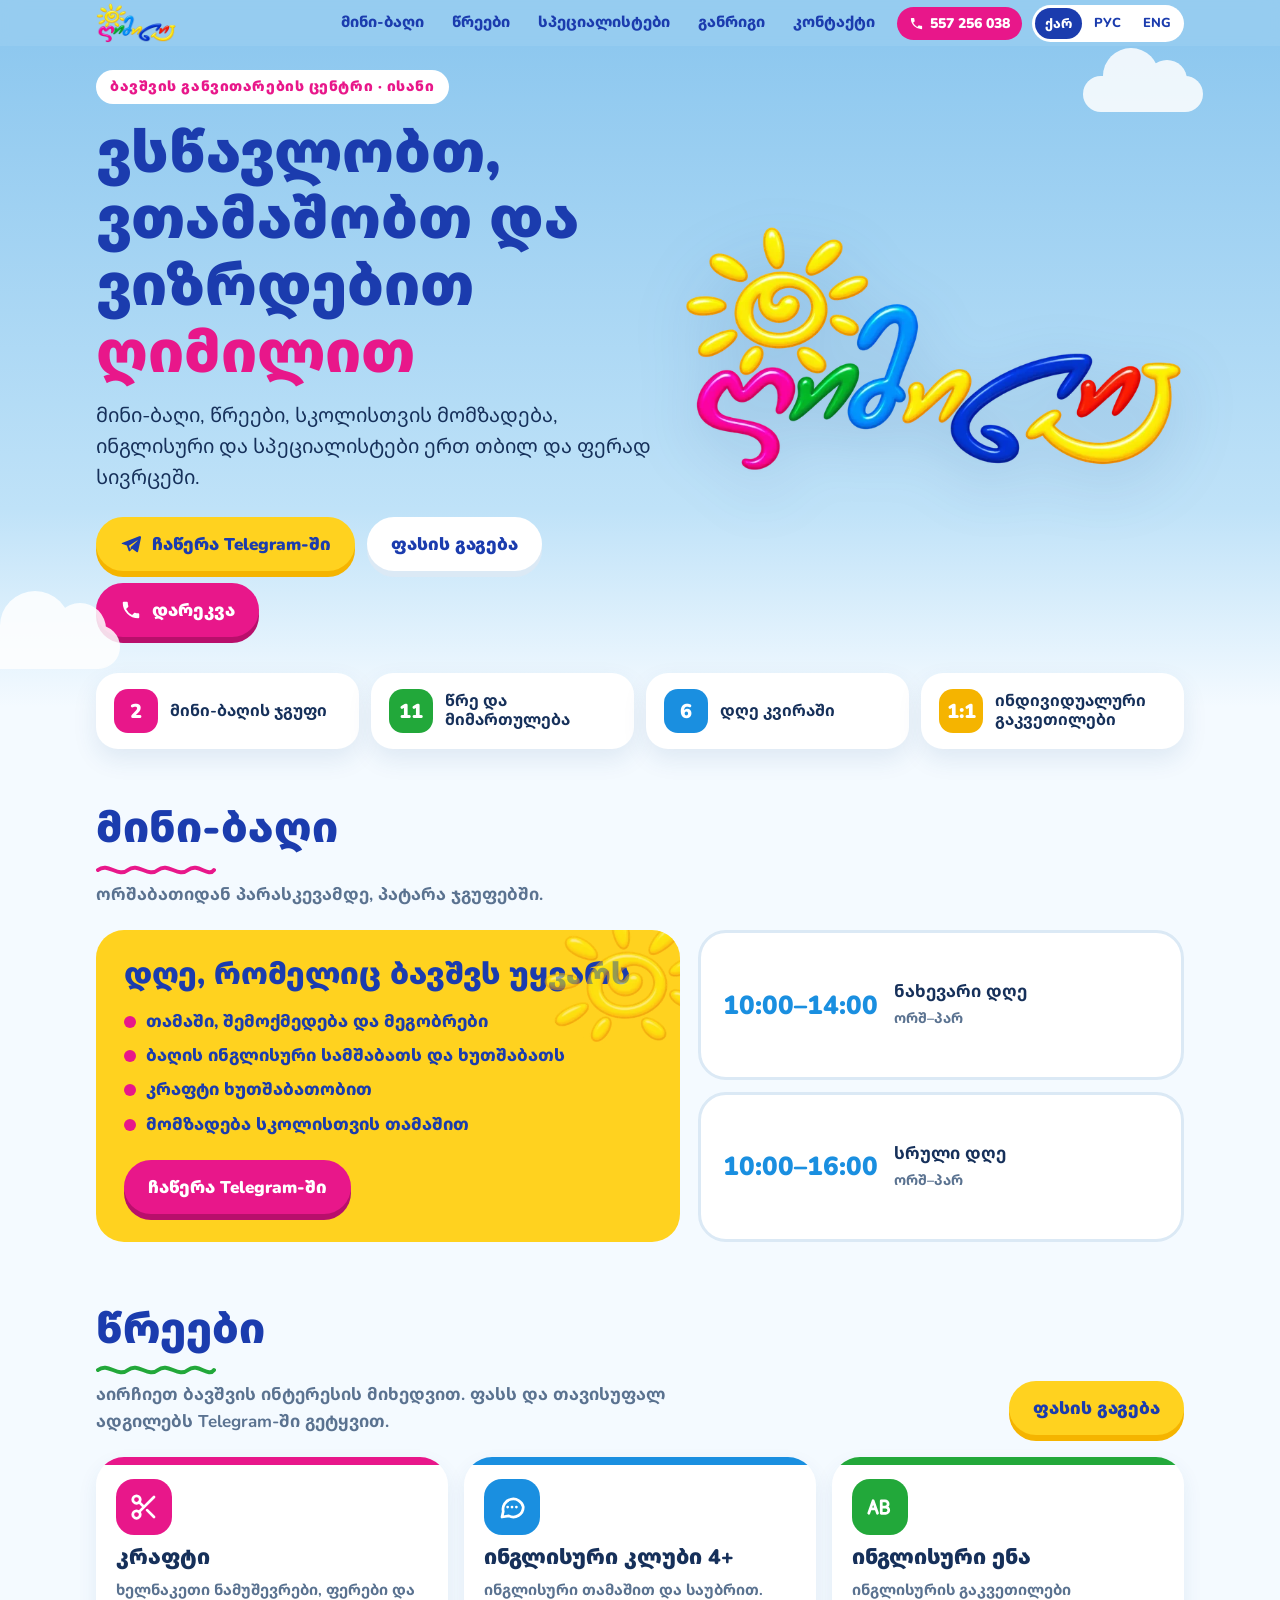
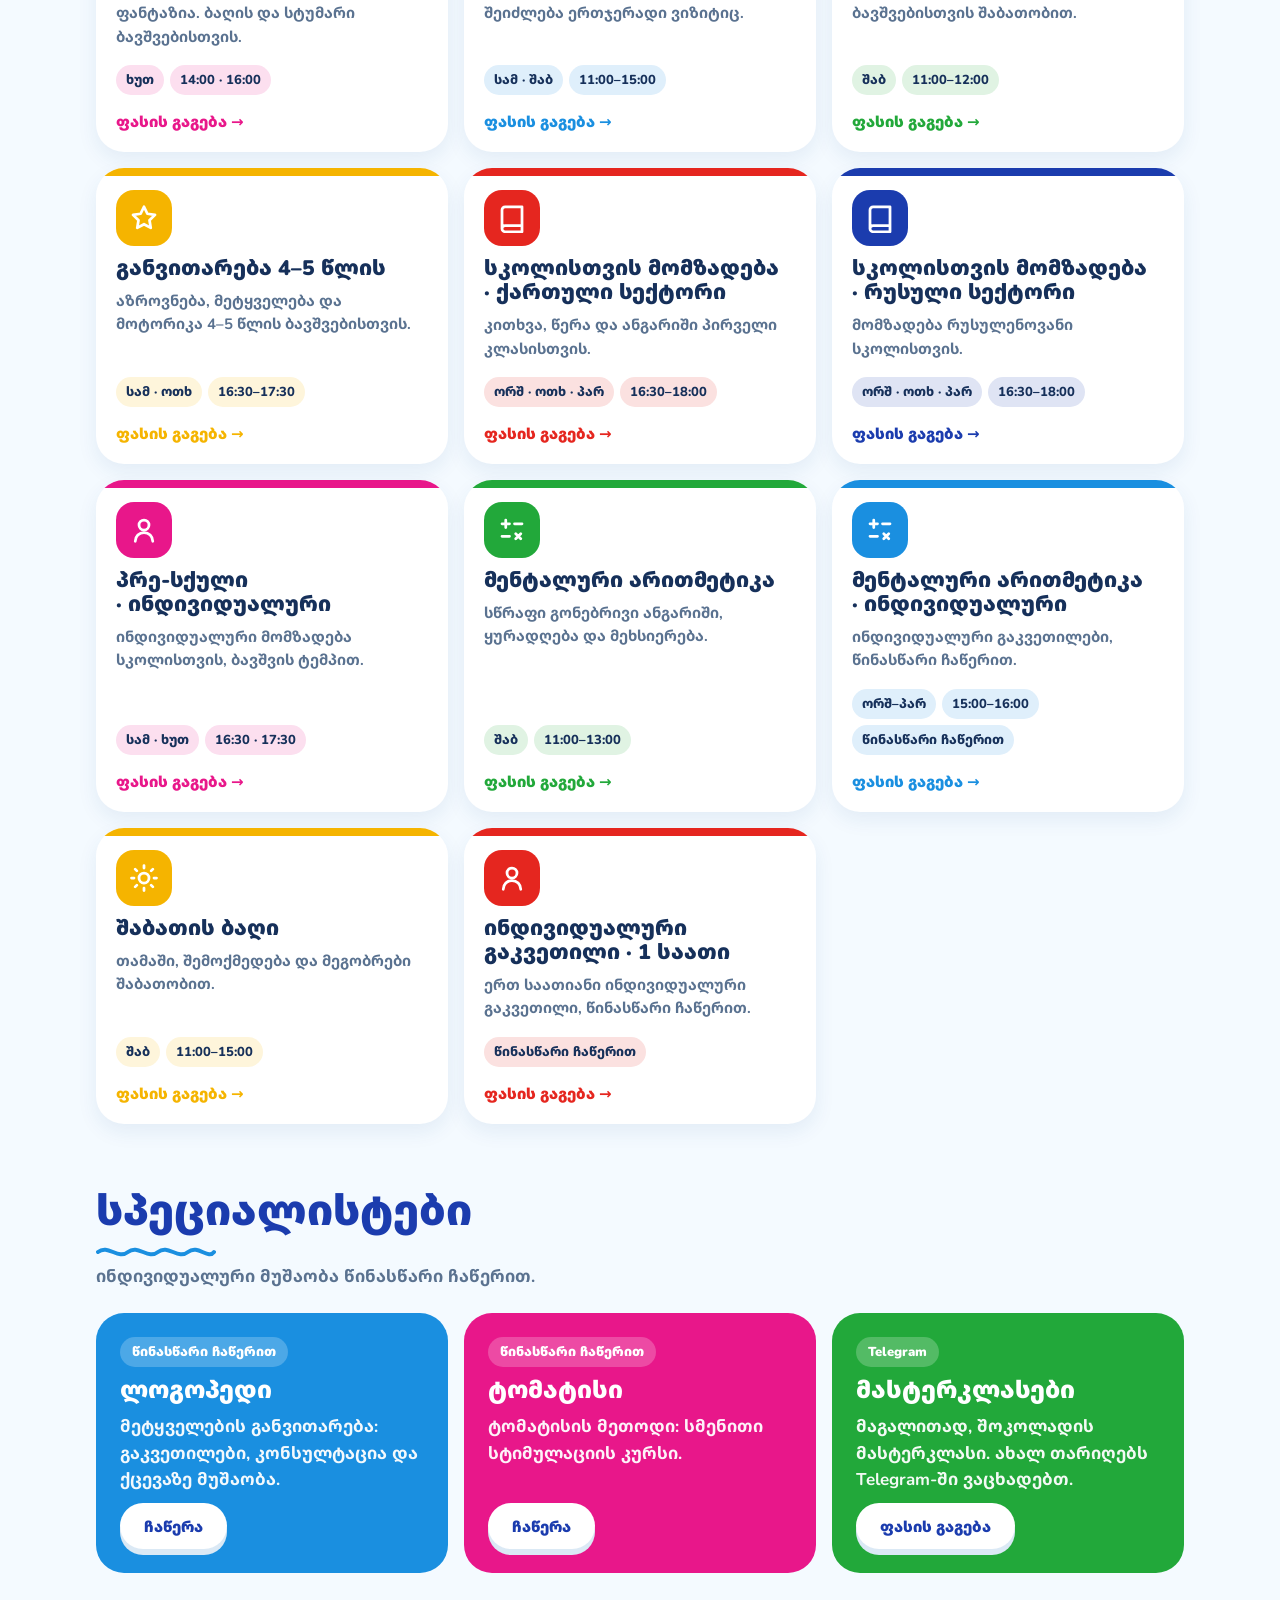
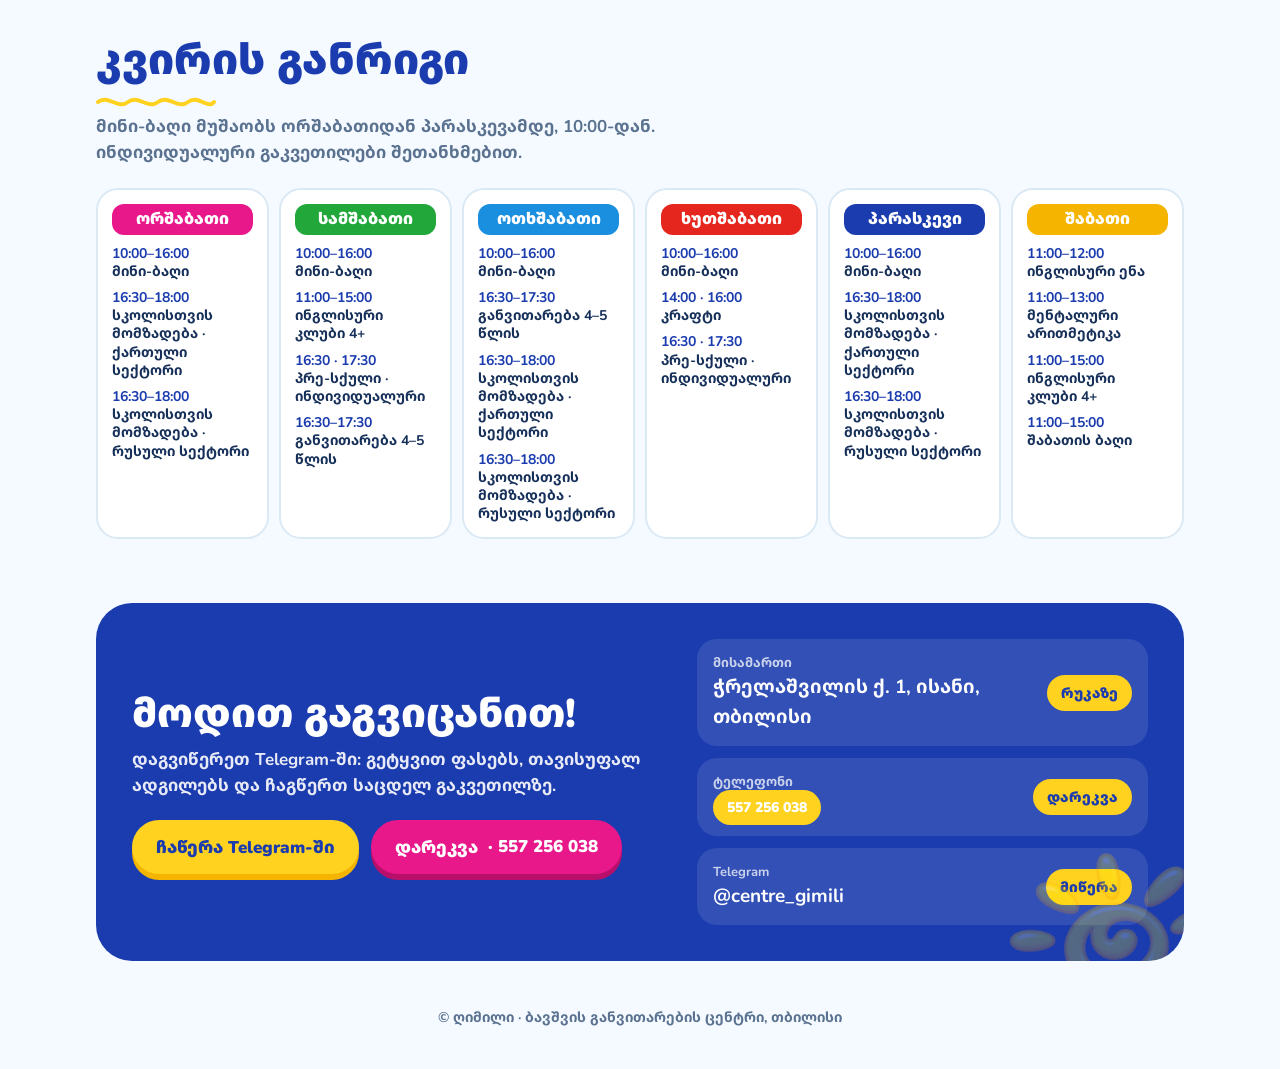
==== commit 0d6bbab7: "Site: slimmer top bar with tap-to-call phone Co-Authored-By: Claude Opus 5.5 <noreply@anthropic.com>" ====
--- a/site/index.html
+++ b/site/index.html
@@ -38,19 +38,22 @@
 
   /* header */
   .top{position:sticky;top:env(safe-area-inset-top,0px);z-index:20;background:rgba(142,200,239,.92);backdrop-filter:blur(10px)}
-  .top .wrap{display:flex;align-items:center;gap:12px;padding-block:8px}
-  .top img{height:44px;width:auto}
+  .top .wrap{display:flex;align-items:center;gap:10px;padding-block:3px}
+  .top img{height:40px;width:auto;display:block}
+  .tel-top{display:inline-flex;align-items:center;gap:6px;background:var(--pink);color:#fff;text-decoration:none;font:900 14px var(--body);padding:7px 12px;border-radius:999px;white-space:nowrap;flex:none}
+  .tel-top svg{width:15px;height:15px}
   .nav{display:flex;gap:4px;margin-left:auto;flex-wrap:wrap}
   .nav a{text-decoration:none;font-weight:800;color:var(--navy);padding:8px 12px;border-radius:999px;font-size:15px}
   .nav a:hover{background:rgba(255,255,255,.6)}
   .lang{display:flex;background:#fff;border-radius:999px;padding:3px;gap:2px;flex:none}
   .lang button{border:0;background:transparent;font:800 13px var(--body);color:var(--navy);padding:6px 10px;border-radius:999px;cursor:pointer}
   .lang button[aria-pressed="true"]{background:var(--navy);color:#fff}
-  @media(max-width:820px){.nav{display:none}.lang{margin-left:auto}}
+  @media(max-width:820px){.nav{display:none}.tel-top{margin-left:auto}}
+  @media(max-width:420px){.top img{height:34px}.tel-top{font-size:13px;padding:6px 10px}.lang button{padding:5px 7px;font-size:12px}}
 
   /* hero */
   .hero{background:linear-gradient(180deg,var(--sky) 0%,#bfe2f8 70%,var(--paper) 100%);position:relative;overflow:hidden}
-  .hero .wrap{display:grid;grid-template-columns:minmax(0,1.05fr) minmax(0,.95fr);gap:28px;align-items:center;padding-block:40px 70px}
+  .hero .wrap{display:grid;grid-template-columns:minmax(0,1.05fr) minmax(0,.95fr);gap:28px;align-items:center;padding-block:24px 70px}
   .hero-logo{width:100%;max-width:520px;height:auto;filter:drop-shadow(0 18px 30px rgba(20,70,140,.18));animation:bob 5s ease-in-out infinite}
   .eyebrow{display:inline-block;background:#fff;color:var(--pink);font-weight:900;font-size:14px;letter-spacing:.04em;padding:6px 14px;border-radius:999px}
   .hero h1{font-size:clamp(32px,5.2vw,58px);font-weight:900;color:var(--navy);margin:16px 0 14px}
@@ -67,7 +70,7 @@
   .cloud::before,.cloud::after{content:"";position:absolute;background:#fff;border-radius:50%}
   .c1{width:150px;height:44px;left:-30px;bottom:38px}.c1::before{width:70px;height:70px;left:30px;top:-34px}.c1::after{width:52px;height:52px;left:84px;top:-22px}
   .c2{width:120px;height:36px;right:6%;top:30px}.c2::before{width:56px;height:56px;left:20px;top:-28px}.c2::after{width:40px;height:40px;left:64px;top:-16px}
-  @media(max-width:820px){.hero .wrap{grid-template-columns:minmax(0,1fr);padding-block:20px 56px;text-align:center}.hero-art{order:-1}.hero-logo{max-width:340px;margin:0 auto;display:block}.ctas{justify-content:center}.hero p.lead{margin-inline:auto}}
+  @media(max-width:820px){.hero .wrap{grid-template-columns:minmax(0,1fr);padding-block:10px 56px;text-align:center}.hero-art{order:-1}.hero-logo{max-width:340px;margin:0 auto;display:block}.ctas{justify-content:center}.hero p.lead{margin-inline:auto}}
 
   /* quick facts */
   .facts{display:grid;grid-template-columns:repeat(4,minmax(0,1fr));gap:12px;margin-top:-34px;position:relative;z-index:2}
@@ -159,6 +162,7 @@
     <nav class="nav" aria-label="menu">
       <a href="#garden" data-t="navGarden"></a><a href="#clubs" data-t="navClubs"></a><a href="#specialists" data-t="navSpec"></a><a href="#schedule" data-t="navSchedule"></a><a href="#contact" data-t="navContact"></a>
     </nav>
+    <a class="tel-top" href="tel:+995557256038" aria-label="557 256 038"><svg viewBox="0 0 24 24" fill="currentColor" aria-hidden="true"><path d="M6.6 10.8a15.2 15.2 0 0 0 6.6 6.6l2.2-2.2c.3-.3.7-.4 1-.2 1.1.4 2.3.6 3.6.6.6 0 1 .4 1 1V20c0 .6-.4 1-1 1A17 17 0 0 1 3 4c0-.6.4-1 1-1h3.5c.6 0 1 .4 1 1 0 1.3.2 2.5.6 3.6.1.3 0 .7-.2 1z"/></svg>557 256 038</a>
     <div class="lang" role="group" aria-label="Language">
       <button type="button" id="lang-ka" data-lang="ka">ქარ</button><button type="button" id="lang-ru" data-lang="ru">РУС</button><button type="button" id="lang-en" data-lang="en">ENG</button>
     </div>
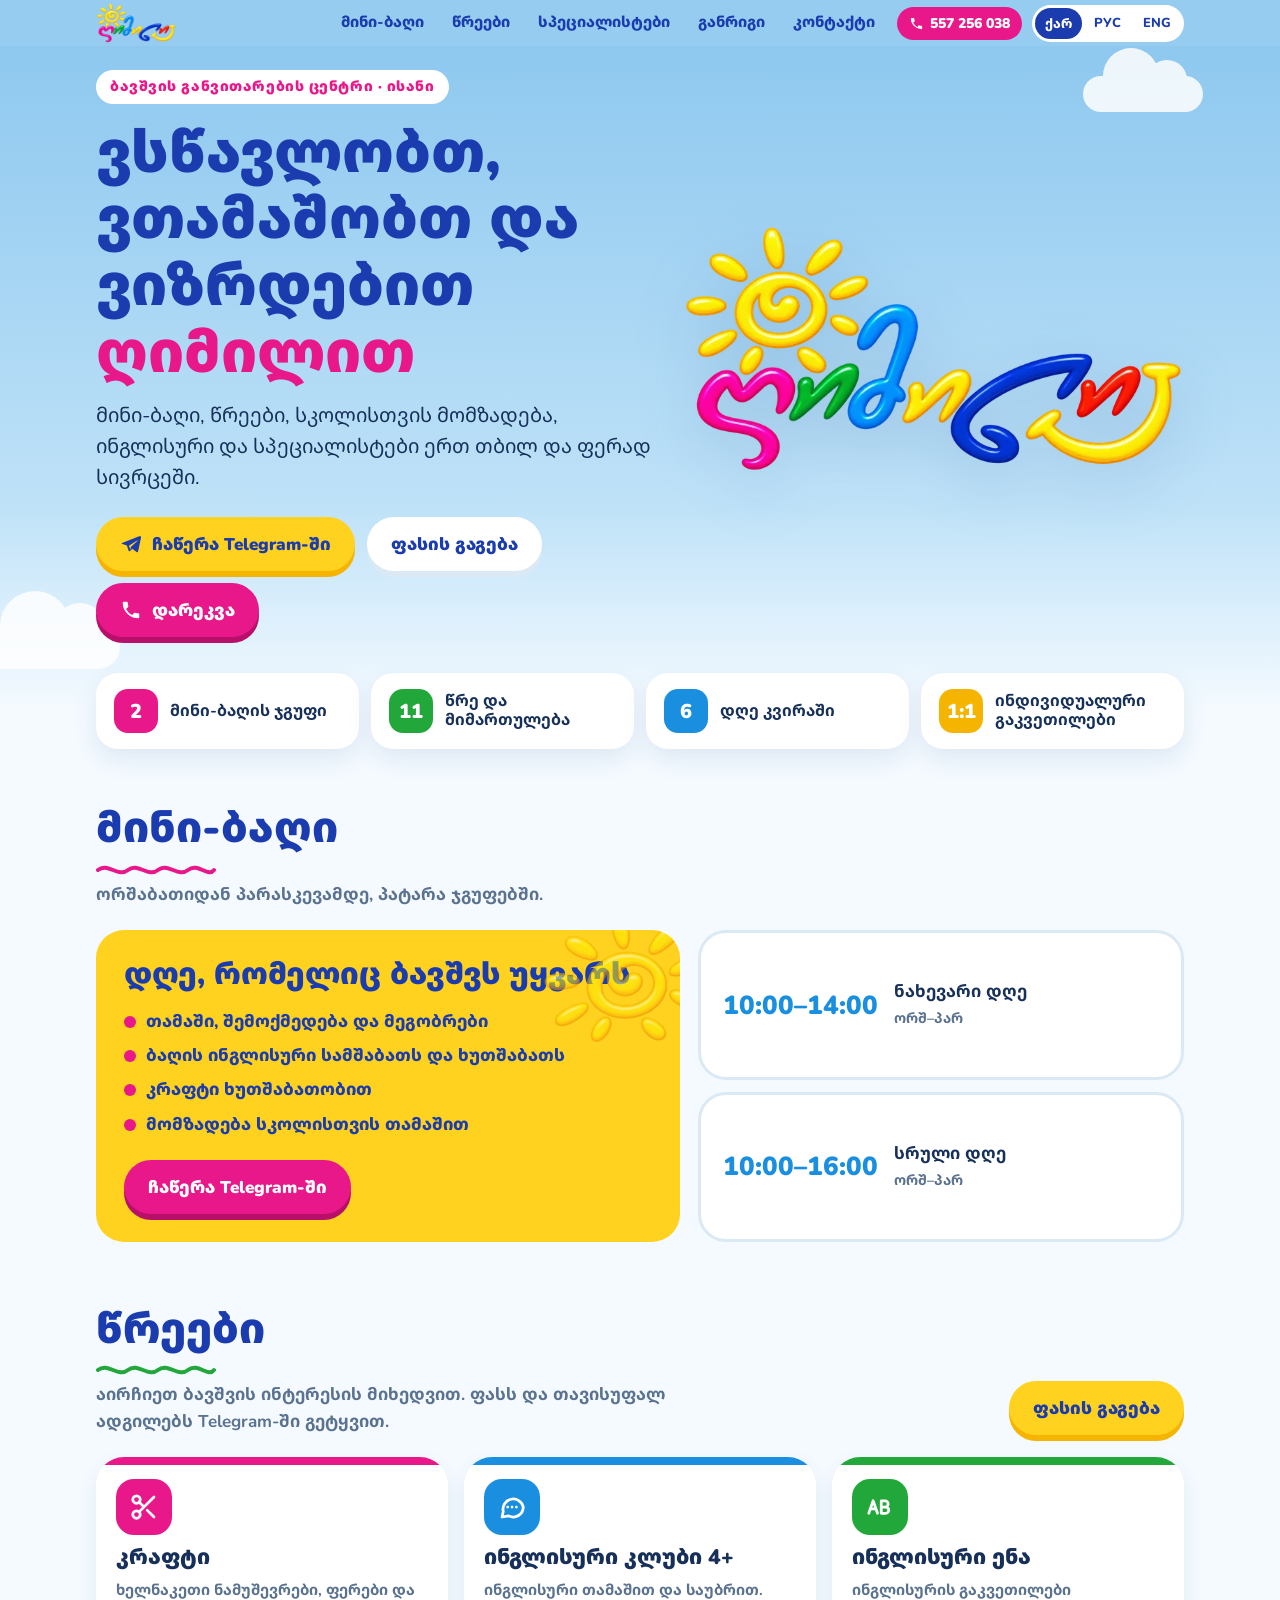
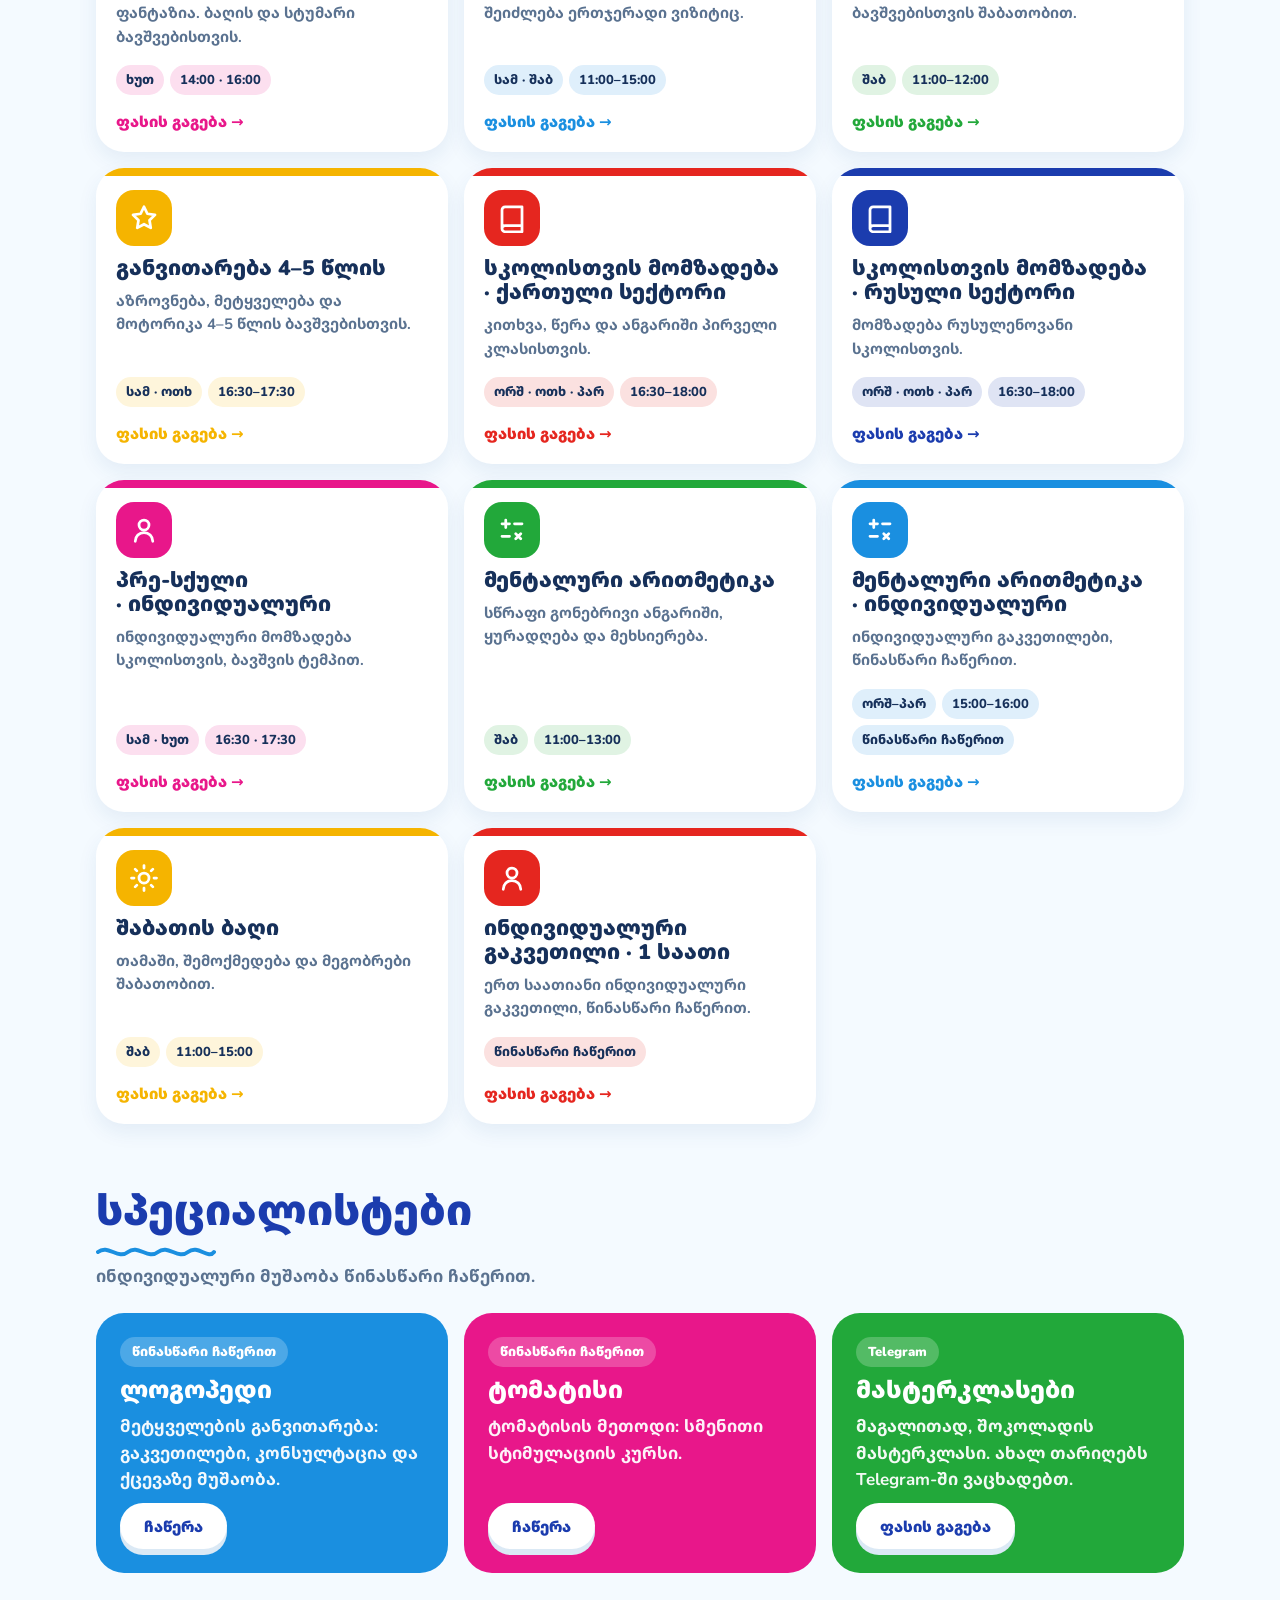
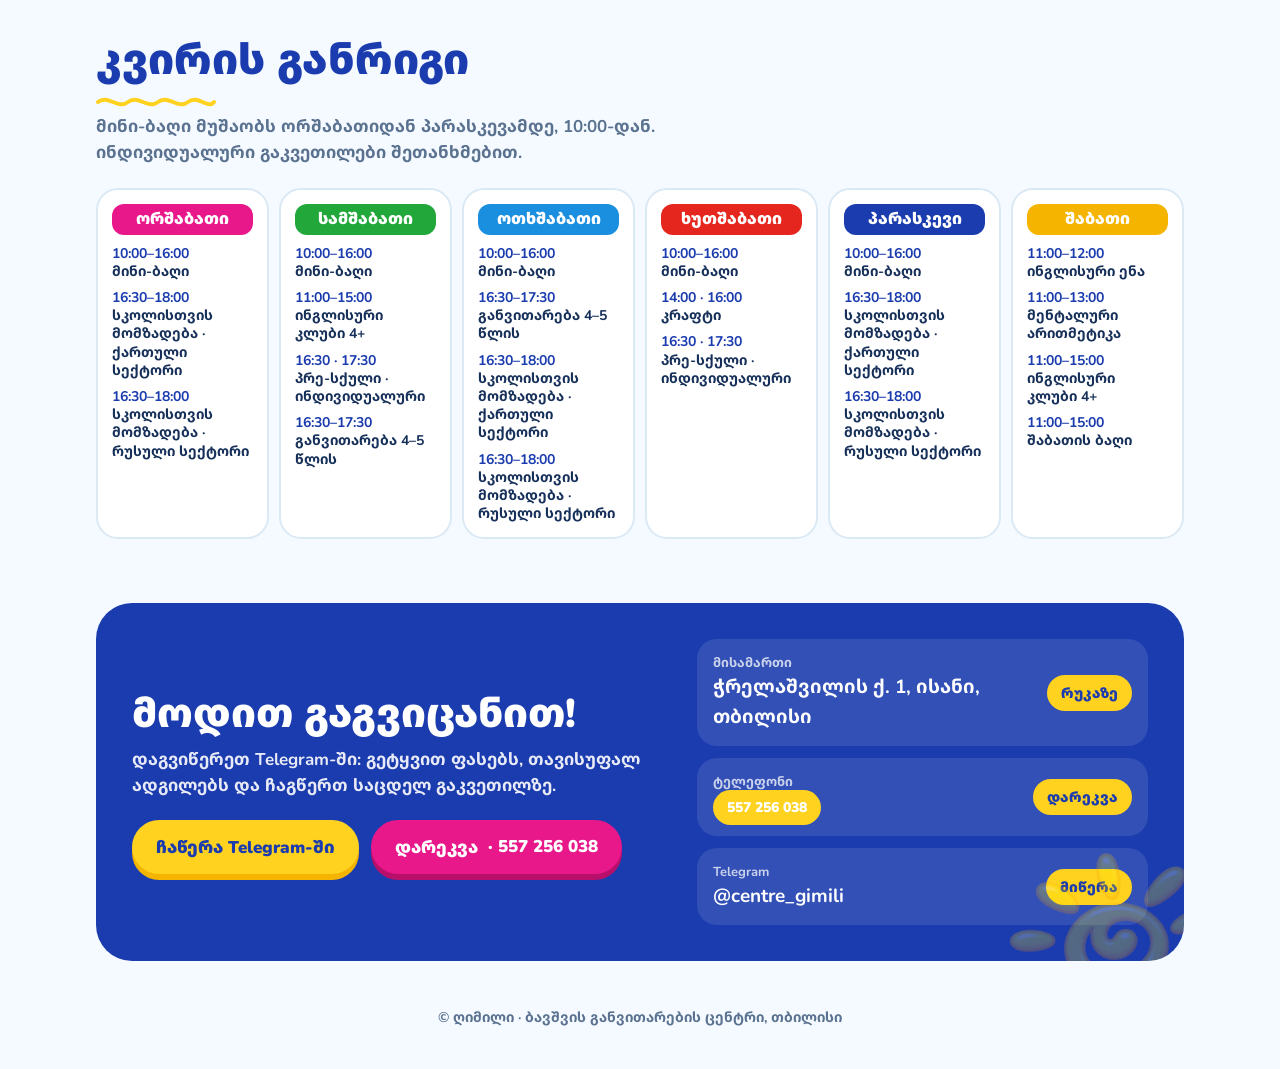
==== commit 1c3c3967: "Site: clouds behind buttons Co-Authored-By: Claude Opus 5.5 <noreply@anthropic.com> Claude-Session: " ====
--- a/site/index.html
+++ b/site/index.html
@@ -66,7 +66,8 @@
   .btn-pink{background:var(--pink);color:#fff;box-shadow:0 6px 0 #b80f6b}
   .btn-white{background:#fff;color:var(--navy);box-shadow:0 6px 0 var(--line)}
   .btn svg{width:22px;height:22px;flex:none}
-  .cloud{position:absolute;background:#fff;border-radius:999px;opacity:.85}
+  .cloud{position:absolute;background:#fff;border-radius:999px;opacity:.85;z-index:0;pointer-events:none}
+  .hero .wrap{position:relative;z-index:1}
   .cloud::before,.cloud::after{content:"";position:absolute;background:#fff;border-radius:50%}
   .c1{width:150px;height:44px;left:-30px;bottom:38px}.c1::before{width:70px;height:70px;left:30px;top:-34px}.c1::after{width:52px;height:52px;left:84px;top:-22px}
   .c2{width:120px;height:36px;right:6%;top:30px}.c2::before{width:56px;height:56px;left:20px;top:-28px}.c2::after{width:40px;height:40px;left:64px;top:-16px}
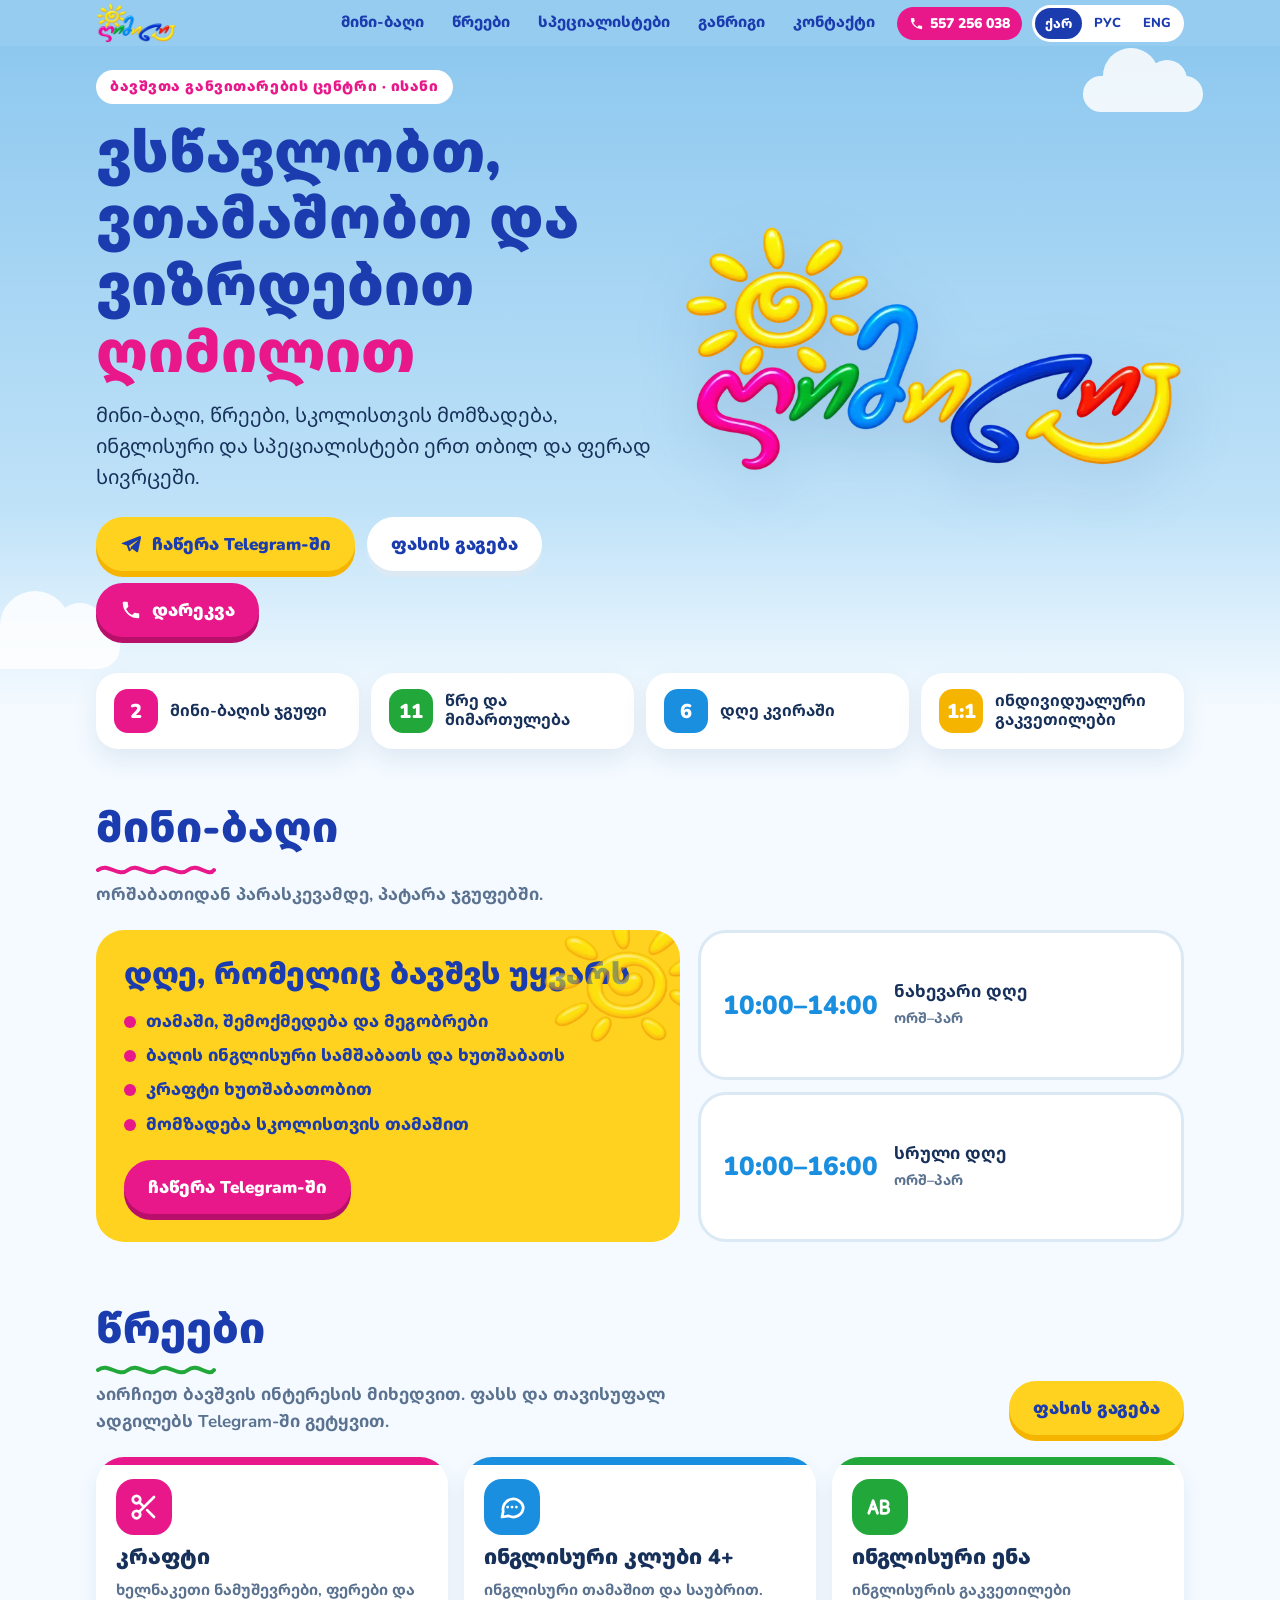
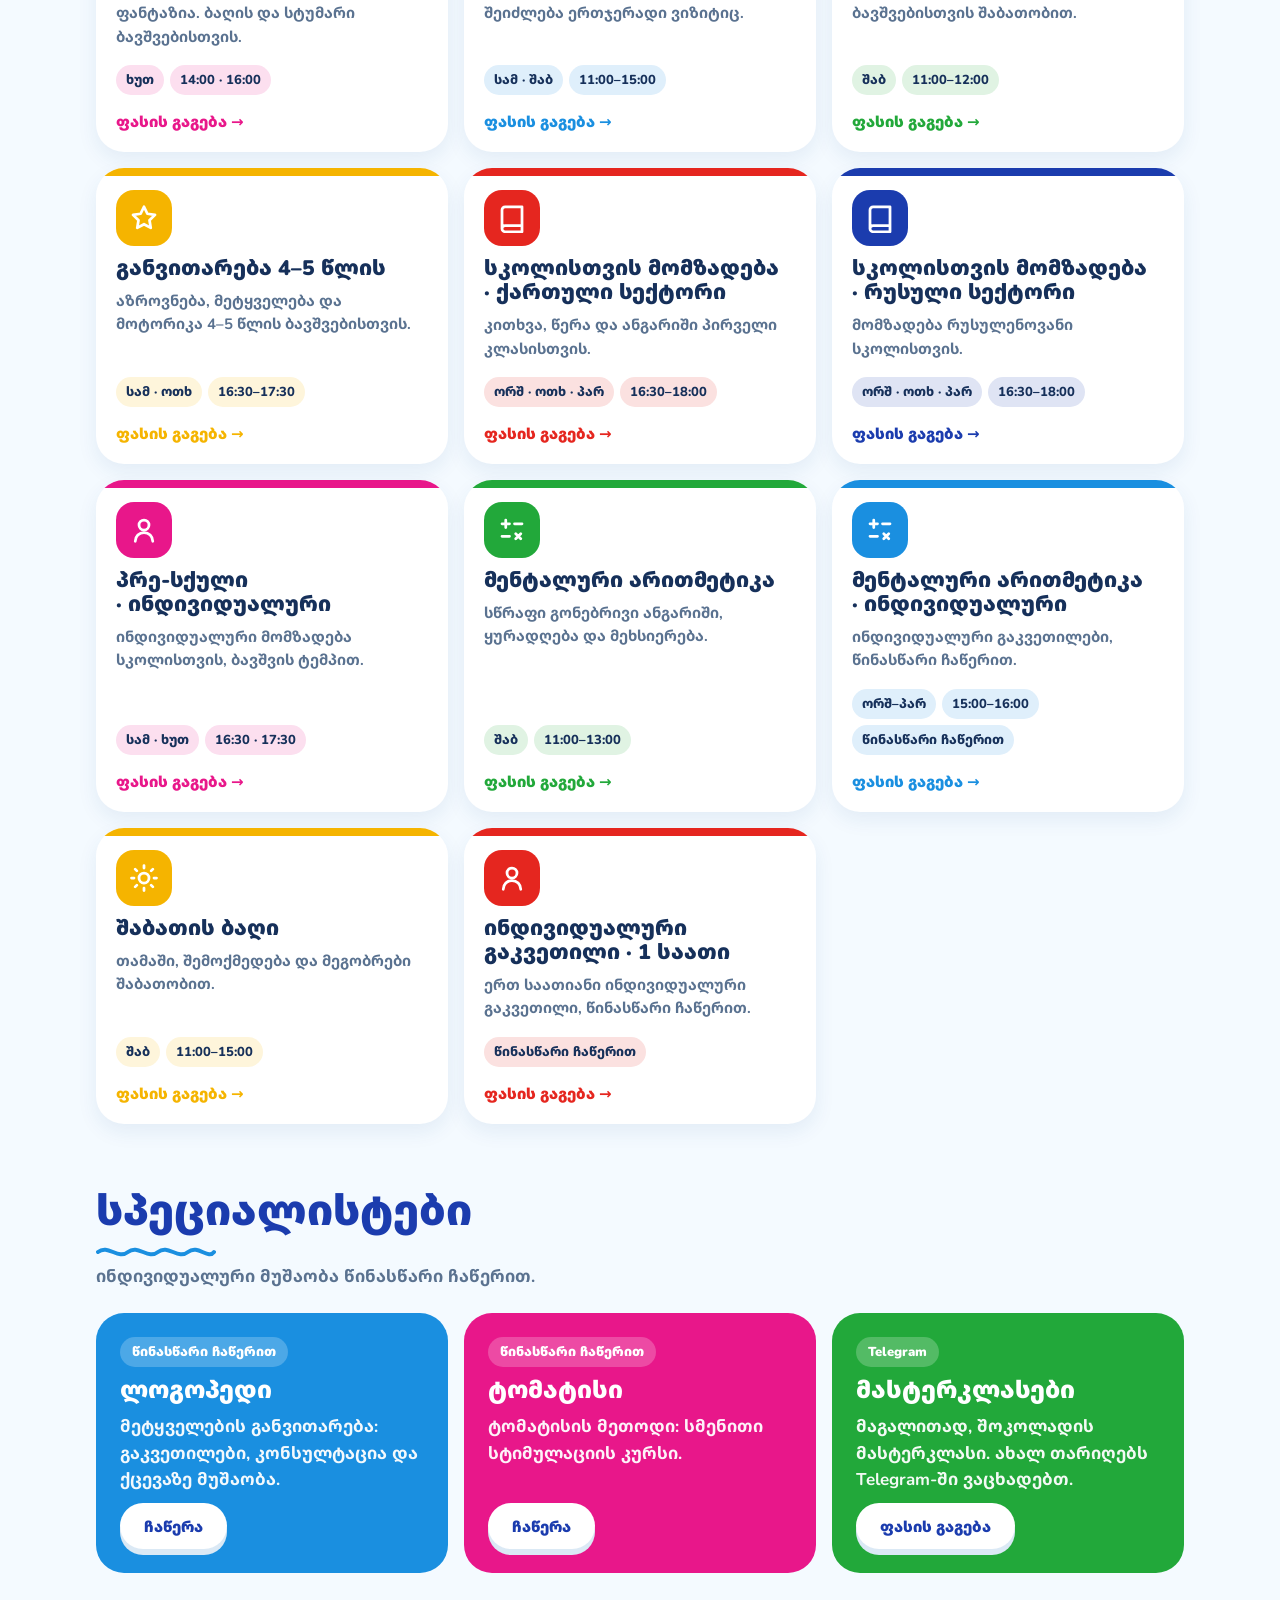
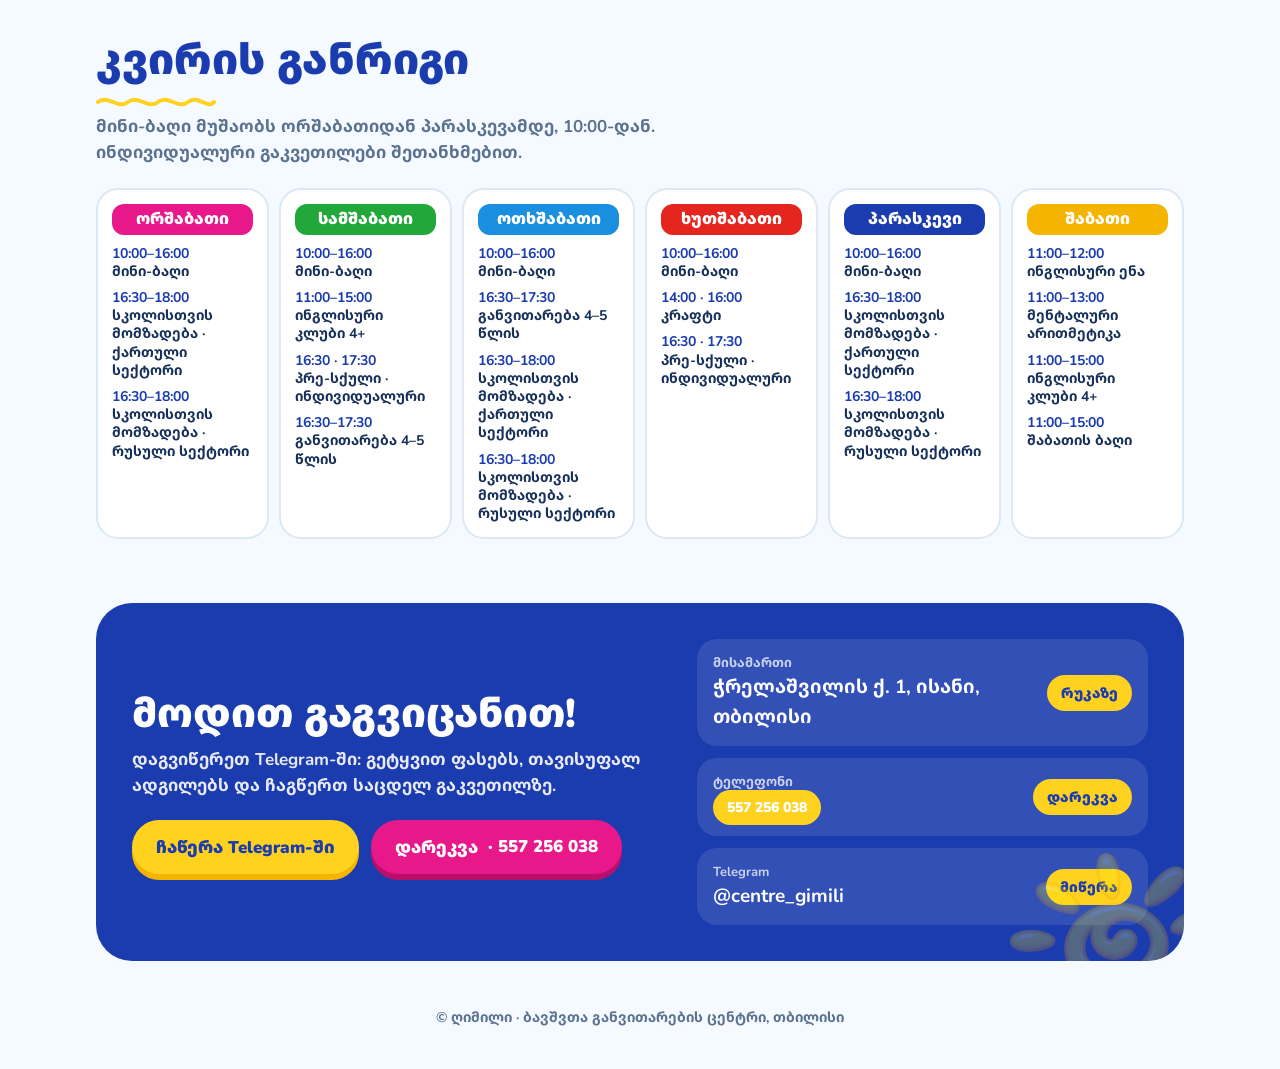
==== commit 94cb01d2: "Site: ბავშვთა განვითარების ცენტრი Co-Authored-By: Claude Opus 5.5 <noreply@anthropic.com> Claude-Ses" ====
--- a/site/index.html
+++ b/site/index.html
@@ -9,7 +9,7 @@
 <meta property="og:image" content="./assets/logo.webp">
 <title>ღიმილი · Gimili</title>
 <meta name="author" content="Irakli Kvirkvelia · Homes in Georgia">
-<meta name="description" content="ღიმილი — ბავშვის განვითარების ცენტრი ისანში: მინი-ბაღი, წრეები, სკოლისთვის მომზადება, ინგლისური, ლოგოპედი, ტომატისი.">
+<meta name="description" content="ღიმილი — ბავშვთა განვითარების ცენტრი ისანში: მინი-ბაღი, წრეები, სკოლისთვის მომზადება, ინგლისური, ლოგოპედი, ტომატისი.">
 <!-- Made with Claude (Anthropic) · © Homes in Georgia · Created by Irakli Kvirkvelia -->
 <link rel="preconnect" href="https://fonts.googleapis.com">
 <link rel="preconnect" href="https://fonts.gstatic.com" crossorigin>
@@ -184,7 +184,7 @@
           <a class="btn btn-pink" href="tel:+995557256038"><svg viewBox="0 0 24 24" fill="currentColor" aria-hidden="true"><path d="M6.6 10.8a15.2 15.2 0 0 0 6.6 6.6l2.2-2.2c.3-.3.7-.4 1-.2 1.1.4 2.3.6 3.6.6.6 0 1 .4 1 1V20c0 .6-.4 1-1 1A17 17 0 0 1 3 4c0-.6.4-1 1-1h3.5c.6 0 1 .4 1 1 0 1.3.2 2.5.6 3.6.1.3 0 .7-.2 1z"/></svg><span data-t="call"></span></a>
         </div>
       </div>
-      <div class="hero-art"><img class="hero-logo" src="./assets/logo.webp" alt="ღიმილი — ბავშვის განვითარების ცენტრი"></div>
+      <div class="hero-art"><img class="hero-logo" src="./assets/logo.webp" alt="ღიმილი — ბავშვთა განვითარების ცენტრი"></div>
     </div>
   </div>
 
@@ -307,7 +307,7 @@
 ];
 const T = {
   ka:{ navGarden:"მინი-ბაღი", navClubs:"წრეები", navSpec:"სპეციალისტები", navSchedule:"განრიგი", navContact:"კონტაქტი",
-    eyebrow:"ბავშვის განვითარების ცენტრი · ისანი",
+    eyebrow:"ბავშვთა განვითარების ცენტრი · ისანი",
     heroTitle:"ვსწავლობთ, ვთამაშობთ და ვიზრდებით <em>ღიმილით</em>",
     heroLead:"მინი-ბაღი, წრეები, სკოლისთვის მომზადება, ინგლისური და სპეციალისტები ერთ თბილ და ფერად სივრცეში.",
     ctaSignup:"ჩაწერა Telegram-ში", ctaPrice:"ფასის გაგება",
@@ -321,7 +321,7 @@
     gardenShort:"მინი-ბაღი",
     contactTitle:"მოდით გაგვიცანით!", contactLead:"დაგვიწერეთ Telegram-ში: გეტყვით ფასებს, თავისუფალ ადგილებს და ჩაგწერთ საცდელ გაკვეთილზე.",
     lblAddress:"მისამართი", address:"ჭრელაშვილის ქ. 1, ისანი, თბილისი", map:"რუკაზე", lblPhone:"ტელეფონი", call:"დარეკვა", write:"მიწერა",
-    footer:"© ღიმილი · ბავშვის განვითარების ცენტრი, თბილისი" },
+    footer:"© ღიმილი · ბავშვთა განვითარების ცენტრი, თბილისი" },
   ru:{ navGarden:"Мини-садик", navClubs:"Кружки", navSpec:"Специалисты", navSchedule:"Расписание", navContact:"Контакты",
     eyebrow:"Детский развивающий центр · Исани",
     heroTitle:"Учимся, играем и растём <em>с улыбкой</em>",
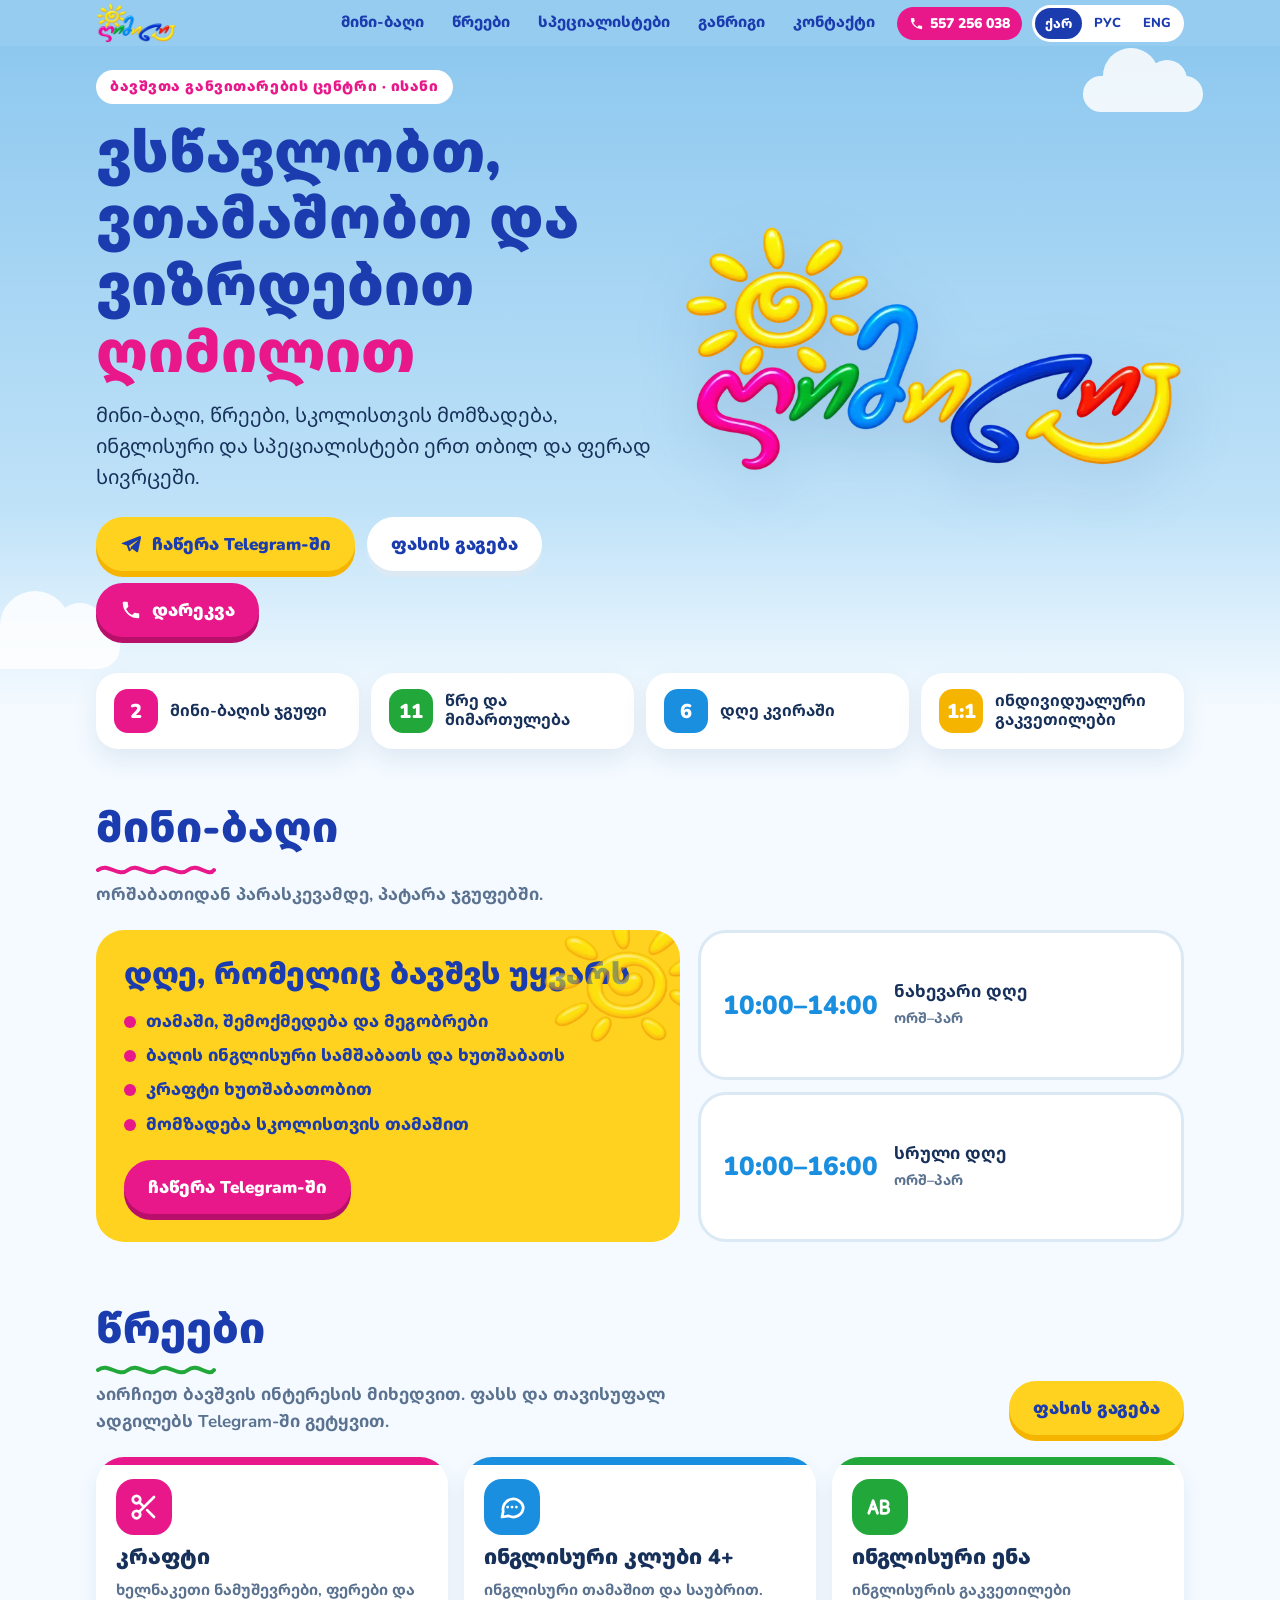
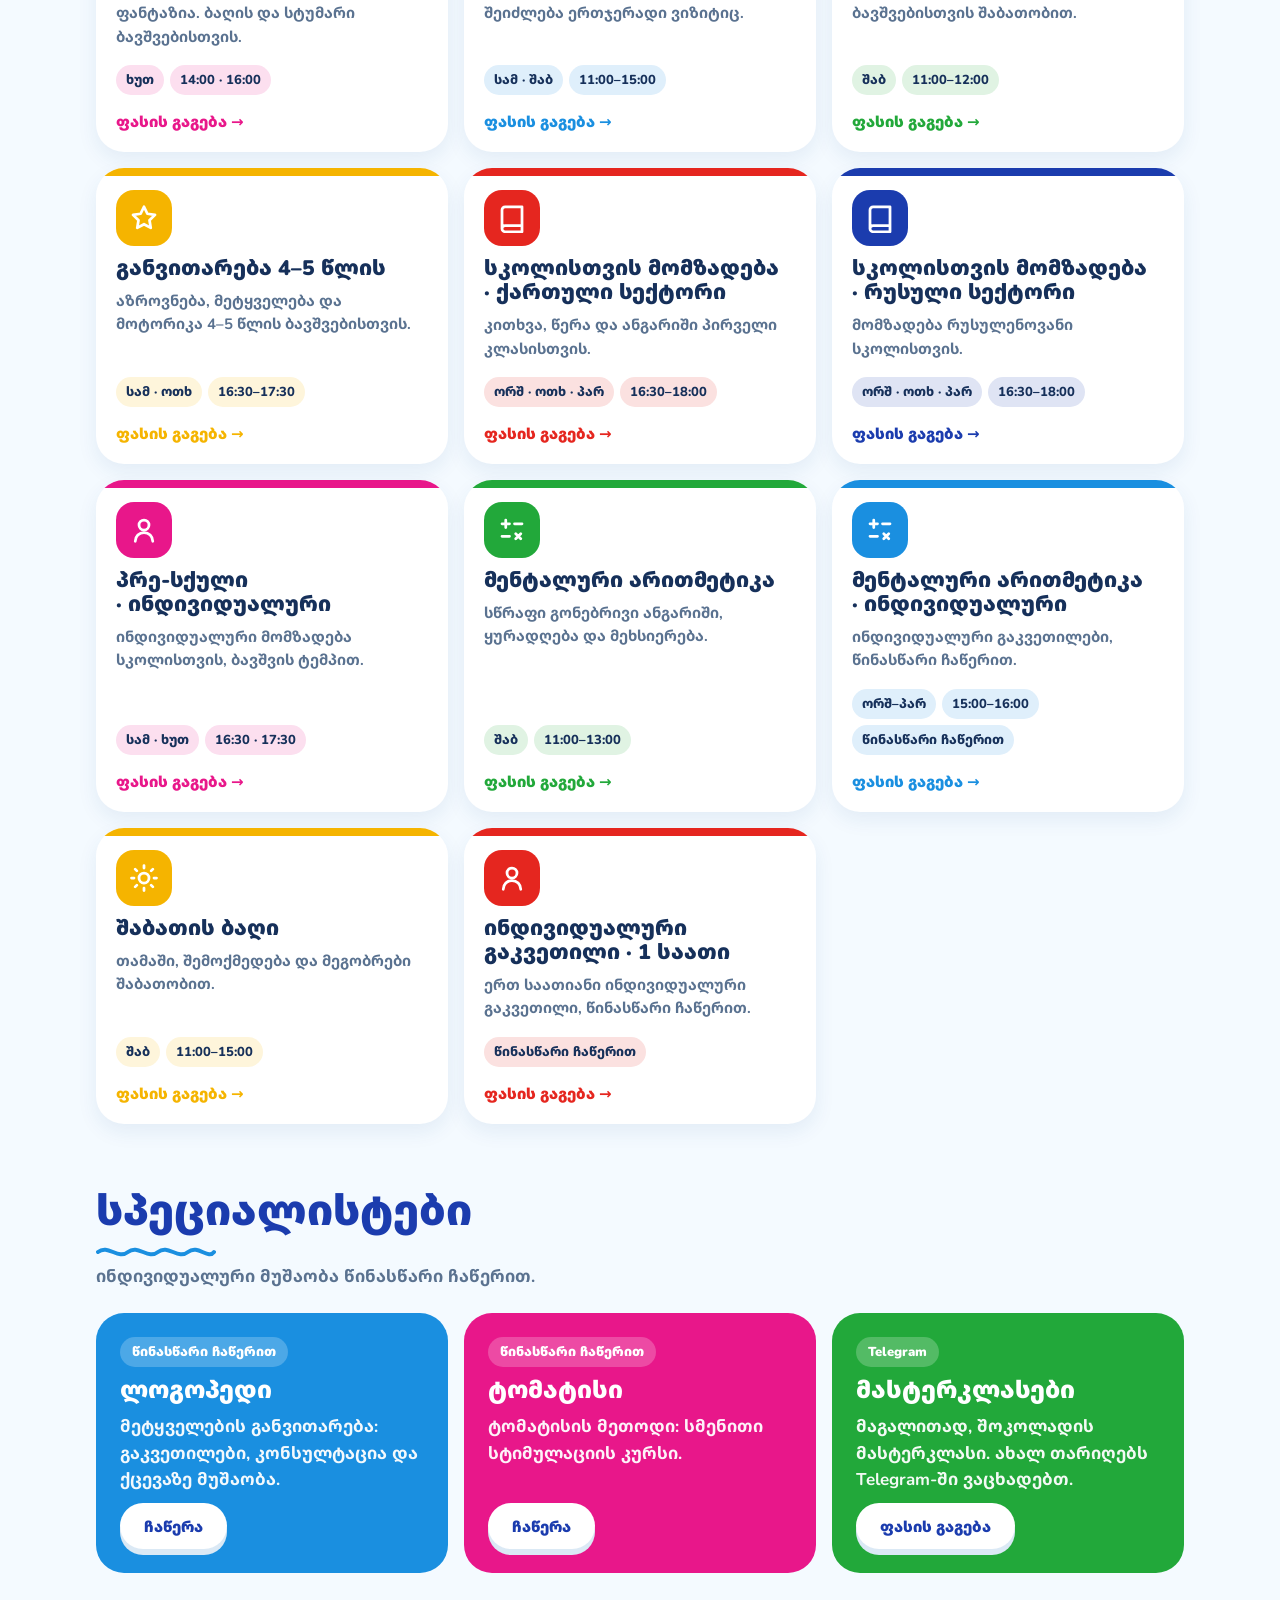
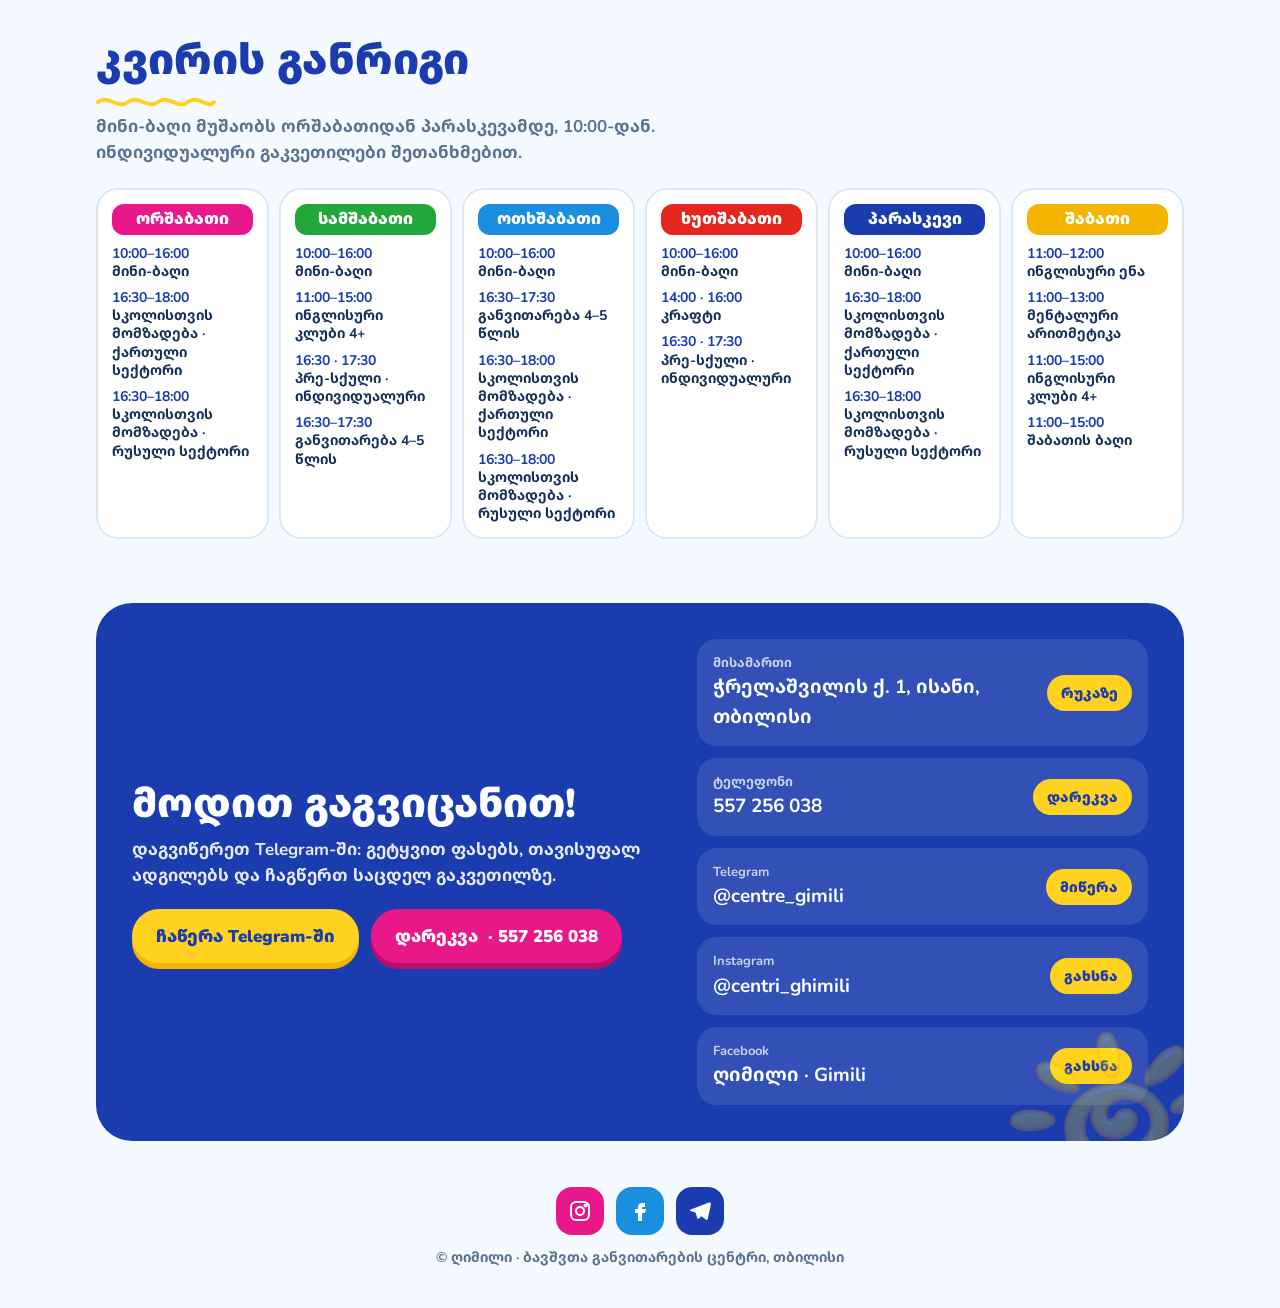
==== commit 278db15b: "Site: Instagram and Facebook links Co-Authored-By: Claude Opus 5.5 <noreply@anthropic.com> Claude-Se" ====
--- a/site/index.html
+++ b/site/index.html
@@ -143,10 +143,12 @@
   .crow{background:rgba(255,255,255,.1);border-radius:20px;padding:14px 16px;display:flex;align-items:center;gap:12px;justify-content:space-between;flex-wrap:wrap}
   .crow small{display:block;opacity:.75;font-weight:700;font-size:13px}
   .crow>div{min-width:0;flex:1 1 180px}.crow b{font-size:19px;user-select:all;overflow-wrap:anywhere}
-  .crow a,.crow button{color:var(--navy);background:var(--sun);border:0;border-radius:999px;padding:8px 14px;font:900 14px var(--body);text-decoration:none;cursor:pointer}
+  .crow b a{all:unset;cursor:pointer;color:#fff}
+  .crow>a,.crow>button{color:var(--navy);background:var(--sun);border:0;border-radius:999px;padding:8px 14px;font:900 14px var(--body);text-decoration:none;cursor:pointer}
   .contact .sunimg{position:absolute;right:-40px;bottom:-60px;width:220px;opacity:.25;animation:spin 50s linear infinite}
   @media(max-width:820px){.contact{grid-template-columns:minmax(0,1fr);padding:26px 20px}}
   footer{padding-block:10px 40px;color:var(--muted);font-weight:700;font-size:14px;text-align:center}
+  .social{display:flex;justify-content:center;gap:12px;margin-bottom:12px}.social a{width:48px;height:48px;border-radius:16px;display:grid;place-items:center;color:#fff;text-decoration:none}.social a:nth-child(1){background:var(--pink)}.social a:nth-child(2){background:var(--blue)}.social a:nth-child(3){background:var(--navy)}.social svg{width:24px;height:24px}
 
   @keyframes bob{50%{transform:translateY(-8px) rotate(-1deg)}}
   @keyframes spin{to{transform:rotate(360deg)}}
@@ -231,12 +233,14 @@
           <div class="crow"><div><small data-t="lblAddress"></small><b data-t="address"></b></div><a href="https://www.google.com/maps/search/?api=1&amp;query=Chrelashvili+1+Tbilisi" target="_blank" rel="noopener" data-t="map"></a></div>
           <div class="crow"><div><small data-t="lblPhone"></small><b><a id="phone" href="tel:+995557256038" style="text-decoration:none;color:#fff">557 256 038</a></b></div><a href="tel:+995557256038" data-t="call"></a></div>
           <div class="crow"><div><small>Telegram</small><b>@centre_gimili</b></div><a class="tg" href="https://t.me/centre_gimili" target="_blank" rel="noopener" data-t="write"></a></div>
+          <div class="crow"><div><small>Instagram</small><b>@centri_ghimili</b></div><a href="https://www.instagram.com/centri_ghimili/" target="_blank" rel="noopener" data-t="open"></a></div>
+          <div class="crow"><div><small>Facebook</small><b>ღიმილი · Gimili</b></div><a href="https://www.facebook.com/share/1DfU3EqnLd/" target="_blank" rel="noopener" data-t="open"></a></div>
         </div>
       </div>
     </section>
   </div>
 </main>
-<footer><div class="wrap" data-t="footer"></div></footer>
+<footer><div class="wrap"><div class="social"><a href="https://www.instagram.com/centri_ghimili/" target="_blank" rel="noopener" aria-label="Instagram"><svg viewBox="0 0 24 24" fill="none" stroke="currentColor" stroke-width="2" aria-hidden="true"><rect x="3" y="3" width="18" height="18" rx="5"/><circle cx="12" cy="12" r="4"/><circle cx="17.5" cy="6.5" r="1" fill="currentColor"/></svg></a><a href="https://www.facebook.com/share/1DfU3EqnLd/" target="_blank" rel="noopener" aria-label="Facebook"><svg viewBox="0 0 24 24" fill="currentColor" aria-hidden="true"><path d="M14 8h3V4h-3c-2.8 0-4 1.8-4 4.3V10H7v4h3v8h4v-8h3l1-4h-4V8.6c0-.4.3-.6.6-.6z"/></svg></a><a href="https://t.me/centre_gimili" target="_blank" rel="noopener" aria-label="Telegram"><svg viewBox="0 0 24 24" fill="currentColor" aria-hidden="true"><path d="M21.6 3.3 2.9 10.5c-1.3.5-1.3 1.2-.2 1.6l4.8 1.5 1.8 5.6c.2.6.4.8.8.8.4 0 .6-.2.9-.5l2.3-2.2 4.8 3.5c.9.5 1.5.2 1.7-.8l3.1-14.7c.3-1.3-.5-1.9-1.3-1.5z"/></svg></a></div><div data-t="footer"></div></div></footer>
 
 <script>
 const TG = "https://t.me/centre_gimili";
@@ -320,7 +324,7 @@
     schedTitle:"კვირის განრიგი", schedLead:"მინი-ბაღი მუშაობს ორშაბათიდან პარასკევამდე, 10:00-დან. ინდივიდუალური გაკვეთილები შეთანხმებით.",
     gardenShort:"მინი-ბაღი",
     contactTitle:"მოდით გაგვიცანით!", contactLead:"დაგვიწერეთ Telegram-ში: გეტყვით ფასებს, თავისუფალ ადგილებს და ჩაგწერთ საცდელ გაკვეთილზე.",
-    lblAddress:"მისამართი", address:"ჭრელაშვილის ქ. 1, ისანი, თბილისი", map:"რუკაზე", lblPhone:"ტელეფონი", call:"დარეკვა", write:"მიწერა",
+    lblAddress:"მისამართი", address:"ჭრელაშვილის ქ. 1, ისანი, თბილისი", map:"რუკაზე", lblPhone:"ტელეფონი", call:"დარეკვა", write:"მიწერა", open:"გახსნა",
     footer:"© ღიმილი · ბავშვთა განვითარების ცენტრი, თბილისი" },
   ru:{ navGarden:"Мини-садик", navClubs:"Кружки", navSpec:"Специалисты", navSchedule:"Расписание", navContact:"Контакты",
     eyebrow:"Детский развивающий центр · Исани",
@@ -336,7 +340,7 @@
     schedTitle:"Расписание на неделю", schedLead:"Мини-садик работает с понедельника по пятницу с 10:00. Индивидуальные занятия по договорённости.",
     gardenShort:"Мини-садик",
     contactTitle:"Приходите знакомиться!", contactLead:"Напишите нам в Telegram: расскажем о ценах и свободных местах и запишем на пробное занятие.",
-    lblAddress:"Адрес", address:"ул. Чрелашвили 1, Исани, Тбилиси", map:"На карте", lblPhone:"Телефон", call:"Позвонить", write:"Написать",
+    lblAddress:"Адрес", address:"ул. Чрелашвили 1, Исани, Тбилиси", map:"На карте", lblPhone:"Телефон", call:"Позвонить", write:"Написать", open:"Открыть",
     footer:"© ღიმილი · детский развивающий центр, Тбилиси" },
   en:{ navGarden:"Mini garden", navClubs:"Clubs", navSpec:"Specialists", navSchedule:"Schedule", navContact:"Contact",
     eyebrow:"Children's development centre · Isani",
@@ -352,7 +356,7 @@
     schedTitle:"Weekly schedule", schedLead:"The mini garden is open Monday to Friday from 10:00. Private lessons by arrangement.",
     gardenShort:"Mini garden",
     contactTitle:"Come and meet us!", contactLead:"Message us on Telegram: we'll tell you about prices and free places and book a trial lesson.",
-    lblAddress:"Address", address:"1 Chrelashvili St, Isani, Tbilisi", map:"Map", lblPhone:"Phone", call:"Call", write:"Message",
+    lblAddress:"Address", address:"1 Chrelashvili St, Isani, Tbilisi", map:"Map", lblPhone:"Phone", call:"Call", write:"Message", open:"Open",
     footer:"© ღიმილი (Gimili) · children's development centre, Tbilisi" }
 };
 const esc = s => String(s).replace(/[&<>"]/g, ch => ({"&":"&amp;","<":"&lt;",">":"&gt;",'"':"&quot;"}[ch]));
